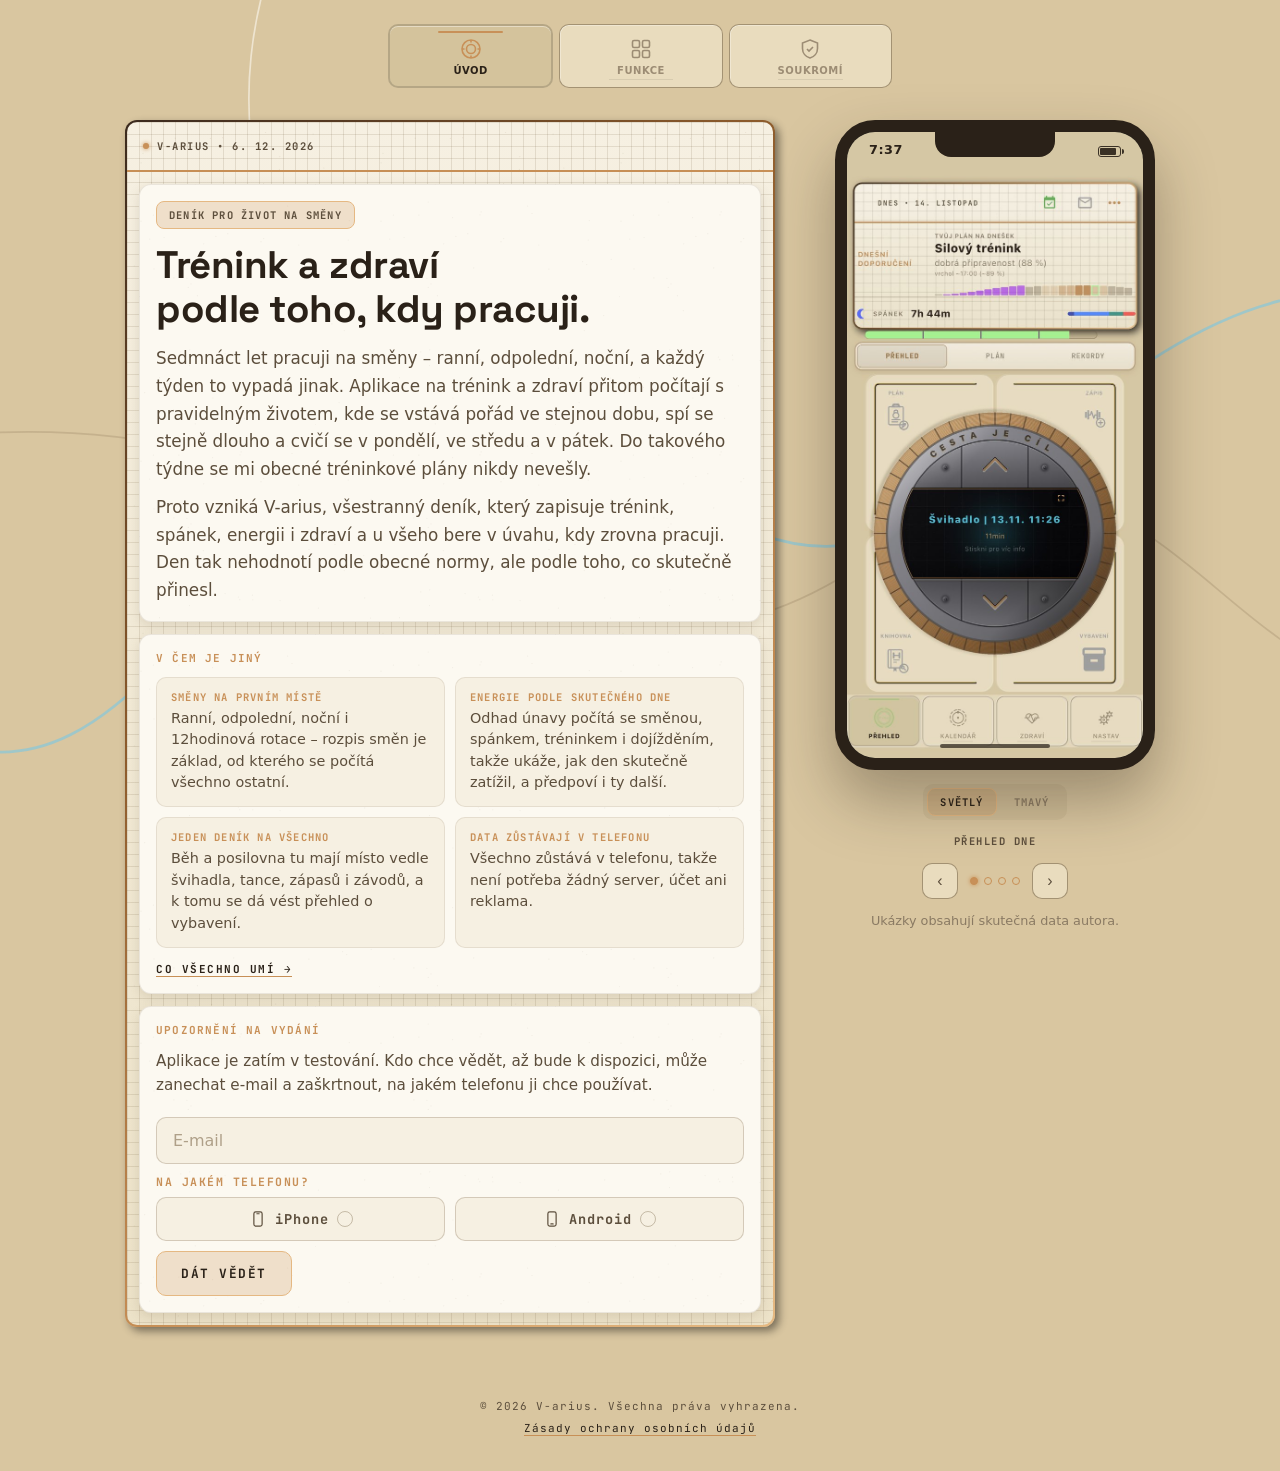
==== index.html @ f838f80d "Volba iPhone/Android jako dvě dlaždice s ikonou a fajfkou Co-Authored-By: Claude Opus 5.5 <noreply@a" ====
<!DOCTYPE html>
<html lang="cs">
<head>
    <meta charset="UTF-8">
    <meta name="viewport" content="width=device-width, initial-scale=1.0, viewport-fit=cover">
    <title>V-arius | Deník pro život na směny</title>
    <meta name="description" content="V-arius je tréninkový a zdravotní deník pro lidi, kteří pracují na směny. Energie, spánek a trénink podle toho, kdy skutečně pracujete.">
    <link rel="preconnect" href="https://fonts.googleapis.com">
    <link rel="preconnect" href="https://fonts.gstatic.com" crossorigin>
    <link href="https://fonts.googleapis.com/css2?family=JetBrains+Mono:wght@400;700&family=Space+Grotesk:wght@500;700&display=swap" rel="stylesheet">
    <link rel="stylesheet" href="style.css">
    <link rel="stylesheet" href="layout.css">
</head>
<body>

    <nav class="app-nav" aria-label="Navigace">
        <a class="nav-item" href="./" aria-current="page">
            <svg viewBox="0 0 24 24" fill="none" stroke="currentColor" stroke-width="1.6" aria-hidden="true"><circle cx="12" cy="12" r="9"/><circle cx="12" cy="12" r="4.5"/><path d="M12 3v2.5M12 18.5V21M3 12h2.5M18.5 12H21"/></svg>
            Úvod
        </a>
        <a class="nav-item" href="funkce/">
            <svg viewBox="0 0 24 24" fill="none" stroke="currentColor" stroke-width="1.6" aria-hidden="true"><rect x="3.5" y="3.5" width="7" height="7" rx="1.5"/><rect x="13.5" y="3.5" width="7" height="7" rx="1.5"/><rect x="3.5" y="13.5" width="7" height="7" rx="1.5"/><rect x="13.5" y="13.5" width="7" height="7" rx="1.5"/></svg>
            Funkce
        </a>
        <a class="nav-item" href="privacy/?lang=cs">
            <svg viewBox="0 0 24 24" fill="none" stroke="currentColor" stroke-width="1.6" aria-hidden="true"><path d="M12 3l7.5 3v5.5c0 4.6-3.2 8.3-7.5 9.5-4.3-1.2-7.5-4.9-7.5-9.5V6L12 3z"/><path d="M9 12l2 2 4-4"/></svg>
            Soukromí
        </a>
    </nav>

    <main class="hero-section">

        <div class="board">
            <div class="board-inner">
                <div class="board-header">
                    <span class="board-dot"></span>
                    <span class="board-title">V-arius • <span class="js-today"></span></span>
                </div>
                <div class="board-divider"></div>

                <div class="board-body">
                    <section class="section-card intro">
                        <span class="chip">Deník pro život na směny</span>

                        <h1>Trénink a zdraví<br>podle toho, kdy pracuji.</h1>

                        <p>Sedmnáct let pracuji na směny – ranní, odpolední, noční, a každý týden to vypadá jinak. Aplikace na trénink a zdraví přitom počítají s pravidelným životem, kde se vstává pořád ve stejnou dobu, spí se stejně dlouho a cvičí se v pondělí, ve středu a v pátek. Do takového týdne se mi obecné tréninkové plány nikdy nevešly.</p>

                        <p>Proto vzniká V-arius, všestranný deník, který zapisuje trénink, spánek, energii i zdraví a u všeho bere v úvahu, kdy zrovna pracuji. Den tak nehodnotí podle obecné normy, ale podle toho, co skutečně přinesl.</p>
                    </section>

                    <section class="section-card">
                        <h2 class="section-title">V čem je jiný</h2>
                        <div class="highlights">
                            <div class="highlight"><strong>Směny na prvním místě</strong><span>Ranní, odpolední, noční i 12hodinová rotace – rozpis směn je základ, od kterého se počítá všechno ostatní.</span></div>
                            <div class="highlight"><strong>Energie podle skutečného dne</strong><span>Odhad únavy počítá se směnou, spánkem, tréninkem i dojížděním, takže ukáže, jak den skutečně zatížil, a předpoví i ty další.</span></div>
                            <div class="highlight"><strong>Jeden deník na všechno</strong><span>Běh a posilovna tu mají místo vedle švihadla, tance, zápasů i závodů, a k tomu se dá vést přehled o vybavení.</span></div>
                            <div class="highlight"><strong>Data zůstávají v telefonu</strong><span>Všechno zůstává v telefonu, takže není potřeba žádný server, účet ani reklama.</span></div>
                        </div>
                        <a class="cta-link" href="funkce/">Co všechno umí →</a>
                    </section>

                    <section class="section-card">
                        <h2 class="section-title">Upozornění na vydání</h2>
                        <p>Aplikace je zatím v testování. Kdo chce vědět, až bude k dispozici, může zanechat e-mail a zaškrtnout, na jakém telefonu ji chce používat.</p>
                        <form class="newsletter-form" action="https://formspree.io/f/myegwydn" method="POST">
                            <input type="hidden" name="_subject" value="V-arius – upozornění na vydání">
                            <input type="email" name="email" placeholder="E-mail" required>
                            <fieldset class="platform-choice">
                                <legend>Na jakém telefonu?</legend>
                                <label class="platform-chip">
                                    <input type="checkbox" name="ios" value="ano">
                                    <span><svg viewBox="0 0 24 24" aria-hidden="true"><rect x="6.5" y="2.5" width="11" height="19" rx="2.5"/><path d="M10.5 5h3"/></svg>iPhone<i class="tick" aria-hidden="true"></i></span>
                                </label>
                                <label class="platform-chip">
                                    <input type="checkbox" name="android" value="ano">
                                    <span><svg viewBox="0 0 24 24" aria-hidden="true"><rect x="6.5" y="2.5" width="11" height="19" rx="2.5"/><path d="M10.5 18.5h3"/></svg>Android<i class="tick" aria-hidden="true"></i></span>
                                </label>
                            </fieldset>
                            <p class="form-error" hidden>Vyberte prosím aspoň jeden telefon.</p>
                            <button type="submit">Dát vědět</button>
                        </form>
                    </section>
                </div>
            </div>
        </div>

        <!-- Klikací telefon: screeny v screens/, chybějící se ukážou jako místo pro ukázku -->
        <div class="phone-gallery" data-gallery>
            <div class="phone-mockup" title="Klepnutím zobrazíte další obrazovku">
                <div class="phone-frame">
                    <div class="phone-status-bar">
                        <span class="js-clock"></span>
                        <span class="battery-icon"></span>
                    </div>
                    <div class="phone-slide" data-caption="Přehled dne"><img class="phone-screen" data-light="screens/prehled-light.jpg" data-dark="screens/prehled-dark.jpg" alt="Přehled dne"></div>
                    <div class="phone-slide" data-caption="Kalendář směn"><img class="phone-screen" data-light="screens/kalendar-light.jpg" data-dark="screens/kalendar-dark.jpg" alt="Kalendář směn"></div>
                    <div class="phone-slide" data-caption="Energie"><img class="phone-screen" data-light="screens/energie-light.jpg" data-dark="screens/energie-dark.jpg" alt="Energie"></div>
                    <div class="phone-slide" data-caption="Tréninkový plán"><img class="phone-screen" data-light="screens/plan-light.jpg" data-dark="screens/plan-dark.jpg" alt="Tréninkový plán"></div>
                    <div class="phone-home-bar"></div>
                </div>
            </div>
            <div class="mode-switch" role="group" aria-label="Vzhled">
                <button type="button" data-mode="light">Světlý</button>
                <button type="button" data-mode="dark">Tmavý</button>
            </div>
            <div class="gallery-caption"></div>
            <div class="gallery-controls">
                <button class="gallery-arrow" type="button" data-dir="-1" aria-label="Předchozí">‹</button>
                <div class="gallery-dots"></div>
                <button class="gallery-arrow" type="button" data-dir="1" aria-label="Další">›</button>
            </div>
            <p class="data-note">Ukázky obsahují skutečná data autora.</p>
        </div>

    </main>

    <footer class="site-footer">
        © 2026 V-arius. Všechna práva vyhrazena.<br>
        <a href="privacy/?lang=cs">Zásady ochrany osobních údajů</a>
    </footer>

    <script src="site.js"></script>
</body>
</html>
---- style.css ----
/* =========================================================================
   V-arius web - vzhled převzatý z aplikace (světlý "pergamenový" režim).
   Hodnoty odpovídají shift_2 app:
   - FocusBoardStyles (focus_board_styles.dart): stůl, stránka, kartička, měď
   - GridPainter (focus_board_painters.dart): mřížka 12 px + papírové zrno
   - FocusBoardHeader: tečka se svitem, popisek JetBrains Mono 10.5/1.5
   - SectionCard + statPanelDecoration (workout_stat_widgets.dart)
   ========================================================================= */

:root {
    --desk: #D9C6A0;            /* warmDesk - stůl pod deskou */
    --desk-2: #CFBD95;          /* warmDesk2 */
    --page-top: #F6F0E2;        /* warmPageTop - stránka desky */
    --page-bottom: #ECE2C8;     /* warmPageBottom */
    --card: #FCF9F1;            /* warmCard - SectionCard */
    --instrument: #E9DCBE;      /* warmInstrument - "hardware" plochy */
    --hairline: #6B5638;        /* warmHairline - inkoustová linka */
    --ink: #2A2118;
    --ink-soft: #5C4E3C;
    --ink-muted: #8A7A63;
    --ink-faint: #AFA089;
    --copper: #C78F56;          /* copperBase */
    --copper-hi: #E5B882;       /* copperHighlight */
    --copper-gold: #C89058;     /* kStatCopperGold - nadpisy karet */
    --grain-board: url("data:image/svg+xml,%3Csvg xmlns='http://www.w3.org/2000/svg' width='240' height='240'%3E%3Cg fill='%236B5638' fill-opacity='0.1'%3E%3Ccircle cx='148.3' cy='128.0' r='0.6'/%3E%3Ccircle cx='87.8' cy='140.6' r='0.6'/%3E%3Ccircle cx='39.8' cy='197.8' r='0.6'/%3E%3Ccircle cx='92.1' cy='189.5' r='0.6'/%3E%3Ccircle cx='221.2' cy='73.8' r='0.6'/%3E%3Ccircle cx='238.1' cy='49.2' r='0.6'/%3E%3Ccircle cx='157.5' cy='219.0' r='0.6'/%3E%3Ccircle cx='26.2' cy='196.9' r='0.6'/%3E%3Ccircle cx='95.7' cy='15.7' r='0.6'/%3E%3Ccircle cx='167.8' cy='83.5' r='0.6'/%3E%3Ccircle cx='96.9' cy='192.4' r='0.6'/%3E%3Ccircle cx='192.0' cy='159.3' r='0.6'/%3E%3Ccircle cx='199.8' cy='142.7' r='0.6'/%3E%3Ccircle cx='110.6' cy='229.8' r='0.6'/%3E%3Ccircle cx='191.0' cy='75.3' r='0.6'/%3E%3Ccircle cx='165.7' cy='219.6' r='0.6'/%3E%3Ccircle cx='109.7' cy='63.6' r='0.6'/%3E%3Ccircle cx='48.2' cy='16.2' r='0.6'/%3E%3Ccircle cx='126.1' cy='148.5' r='0.6'/%3E%3Ccircle cx='138.6' cy='10.5' r='0.6'/%3E%3Ccircle cx='97.8' cy='156.7' r='0.6'/%3E%3Ccircle cx='148.7' cy='162.1' r='0.6'/%3E%3Ccircle cx='152.4' cy='47.3' r='0.6'/%3E%3Ccircle cx='68.4' cy='108.6' r='0.6'/%3E%3Ccircle cx='220.0' cy='191.6' r='0.6'/%3E%3Ccircle cx='75.4' cy='190.9' r='0.6'/%3E%3Ccircle cx='146.6' cy='103.7' r='0.6'/%3E%3Ccircle cx='189.7' cy='131.9' r='0.6'/%3E%3Ccircle cx='186.2' cy='133.3' r='0.6'/%3E%3Ccircle cx='155.0' cy='203.6' r='0.6'/%3E%3Ccircle cx='51.3' cy='233.9' r='0.6'/%3E%3Ccircle cx='127.0' cy='126.8' r='0.6'/%3E%3Ccircle cx='186.1' cy='12.1' r='0.6'/%3E%3Ccircle cx='118.7' cy='176.8' r='0.6'/%3E%3Ccircle cx='109.2' cy='215.7' r='0.6'/%3E%3Ccircle cx='193.2' cy='117.0' r='0.6'/%3E%3Ccircle cx='180.5' cy='174.9' r='0.6'/%3E%3Ccircle cx='84.6' cy='134.0' r='0.6'/%3E%3Ccircle cx='136.6' cy='61.7' r='0.6'/%3E%3Ccircle cx='16.0' cy='31.3' r='0.6'/%3E%3Ccircle cx='14.1' cy='40.8' r='0.6'/%3E%3Ccircle cx='196.8' cy='46.0' r='0.6'/%3E%3Ccircle cx='228.6' cy='200.0' r='0.6'/%3E%3Ccircle cx='210.6' cy='133.1' r='0.6'/%3E%3Ccircle cx='102.5' cy='145.5' r='0.6'/%3E%3Ccircle cx='211.5' cy='223.4' r='0.6'/%3E%3Ccircle cx='103.2' cy='177.9' r='0.6'/%3E%3Ccircle cx='37.3' cy='152.1' r='0.6'/%3E%3Ccircle cx='83.4' cy='16.4' r='0.6'/%3E%3Ccircle cx='84.6' cy='162.4' r='0.6'/%3E%3Ccircle cx='144.2' cy='172.2' r='0.6'/%3E%3Ccircle cx='46.0' cy='116.2' r='0.6'/%3E%3Ccircle cx='147.2' cy='132.7' r='0.6'/%3E%3Ccircle cx='38.3' cy='170.7' r='0.6'/%3E%3Ccircle cx='202.2' cy='94.3' r='0.6'/%3E%3Ccircle cx='46.7' cy='183.1' r='0.6'/%3E%3Ccircle cx='150.0' cy='100.2' r='0.6'/%3E%3Ccircle cx='38.2' cy='112.6' r='0.6'/%3E%3Ccircle cx='167.4' cy='77.2' r='0.6'/%3E%3Ccircle cx='7.3' cy='144.0' r='0.6'/%3E%3Ccircle cx='153.9' cy='73.7' r='0.6'/%3E%3Ccircle cx='226.3' cy='131.1' r='0.6'/%3E%3Ccircle cx='187.4' cy='209.8' r='0.6'/%3E%3Ccircle cx='54.0' cy='73.3' r='0.6'/%3E%3Ccircle cx='105.6' cy='91.0' r='0.6'/%3E%3Ccircle cx='152.8' cy='34.6' r='0.6'/%3E%3Ccircle cx='196.9' cy='183.0' r='0.6'/%3E%3Ccircle cx='56.8' cy='195.1' r='0.6'/%3E%3Ccircle cx='20.6' cy='166.6' r='0.6'/%3E%3Ccircle cx='82.2' cy='201.9' r='0.6'/%3E%3C/g%3E%3C/svg%3E");
    --grain-card: url("data:image/svg+xml,%3Csvg xmlns='http://www.w3.org/2000/svg' width='240' height='240'%3E%3Cg fill='%236B5638' fill-opacity='0.07'%3E%3Ccircle cx='112.8' cy='174.8' r='0.6'/%3E%3Ccircle cx='72.9' cy='213.0' r='0.6'/%3E%3Ccircle cx='98.4' cy='172.0' r='0.6'/%3E%3Ccircle cx='63.7' cy='58.8' r='0.6'/%3E%3Ccircle cx='195.0' cy='119.6' r='0.6'/%3E%3Ccircle cx='99.8' cy='174.7' r='0.6'/%3E%3Ccircle cx='231.2' cy='74.3' r='0.6'/%3E%3Ccircle cx='169.0' cy='124.6' r='0.6'/%3E%3Ccircle cx='175.5' cy='239.9' r='0.6'/%3E%3Ccircle cx='49.5' cy='180.6' r='0.6'/%3E%3Ccircle cx='112.4' cy='170.2' r='0.6'/%3E%3Ccircle cx='209.3' cy='35.6' r='0.6'/%3E%3Ccircle cx='51.0' cy='98.9' r='0.6'/%3E%3Ccircle cx='14.0' cy='83.9' r='0.6'/%3E%3Ccircle cx='100.0' cy='29.8' r='0.6'/%3E%3Ccircle cx='178.4' cy='183.1' r='0.6'/%3E%3Ccircle cx='93.7' cy='82.9' r='0.6'/%3E%3Ccircle cx='48.3' cy='102.4' r='0.6'/%3E%3Ccircle cx='75.9' cy='51.4' r='0.6'/%3E%3Ccircle cx='208.3' cy='55.0' r='0.6'/%3E%3Ccircle cx='9.7' cy='54.1' r='0.6'/%3E%3Ccircle cx='4.7' cy='207.7' r='0.6'/%3E%3Ccircle cx='202.6' cy='76.6' r='0.6'/%3E%3Ccircle cx='230.5' cy='193.1' r='0.6'/%3E%3Ccircle cx='101.1' cy='26.9' r='0.6'/%3E%3Ccircle cx='204.3' cy='145.6' r='0.6'/%3E%3Ccircle cx='55.3' cy='238.8' r='0.6'/%3E%3Ccircle cx='87.8' cy='48.7' r='0.6'/%3E%3Ccircle cx='118.4' cy='200.8' r='0.6'/%3E%3Ccircle cx='33.9' cy='92.9' r='0.6'/%3E%3Ccircle cx='80.9' cy='225.6' r='0.6'/%3E%3Ccircle cx='239.8' cy='111.6' r='0.6'/%3E%3Ccircle cx='40.8' cy='166.9' r='0.6'/%3E%3Ccircle cx='206.7' cy='79.6' r='0.6'/%3E%3Ccircle cx='49.7' cy='164.8' r='0.6'/%3E%3Ccircle cx='23.5' cy='202.5' r='0.6'/%3E%3Ccircle cx='1.0' cy='36.2' r='0.6'/%3E%3Ccircle cx='168.9' cy='84.1' r='0.6'/%3E%3Ccircle cx='19.5' cy='192.7' r='0.6'/%3E%3Ccircle cx='57.4' cy='110.7' r='0.6'/%3E%3Ccircle cx='63.3' cy='125.7' r='0.6'/%3E%3Ccircle cx='104.6' cy='233.3' r='0.6'/%3E%3Ccircle cx='48.2' cy='17.0' r='0.6'/%3E%3Ccircle cx='72.6' cy='32.6' r='0.6'/%3E%3Ccircle cx='158.8' cy='60.0' r='0.6'/%3E%3Ccircle cx='24.1' cy='52.5' r='0.6'/%3E%3Ccircle cx='46.9' cy='93.3' r='0.6'/%3E%3Ccircle cx='123.7' cy='53.6' r='0.6'/%3E%3Ccircle cx='85.1' cy='168.6' r='0.6'/%3E%3Ccircle cx='191.9' cy='138.9' r='0.6'/%3E%3Ccircle cx='223.7' cy='130.6' r='0.6'/%3E%3Ccircle cx='224.7' cy='172.9' r='0.6'/%3E%3Ccircle cx='152.0' cy='28.5' r='0.6'/%3E%3Ccircle cx='13.4' cy='30.1' r='0.6'/%3E%3Ccircle cx='199.1' cy='217.6' r='0.6'/%3E%3Ccircle cx='147.6' cy='21.1' r='0.6'/%3E%3Ccircle cx='121.0' cy='56.7' r='0.6'/%3E%3Ccircle cx='140.1' cy='175.6' r='0.6'/%3E%3Ccircle cx='38.9' cy='30.1' r='0.6'/%3E%3Ccircle cx='25.0' cy='226.5' r='0.6'/%3E%3C/g%3E%3C/svg%3E");
    --font-label: 'JetBrains Mono', ui-monospace, monospace;
    --font-display: 'Space Grotesk', system-ui, sans-serif;
    --font-body: -apple-system, BlinkMacSystemFont, 'Segoe UI', Roboto, system-ui, sans-serif;
}

* {
    margin: 0;
    padding: 0;
    box-sizing: border-box;
}

body {
    font-family: var(--font-body);
    background-color: var(--desk);
    color: var(--ink);
    display: flex;
    flex-direction: column;
    min-height: 100vh;
    position: relative;
    overflow-x: hidden;
}

/* GPS trasy na stole (pod deskou) */
body::after {
    content: "";
    position: fixed;
    inset: 0;
    background-image: url("data:image/svg+xml,%3Csvg xmlns='http://www.w3.org/2000/svg' viewBox='0 0 1200 800' preserveAspectRatio='xMidYMid slice'%3E%3Cpath d='M -100 600 C 200 900, 300 100, 600 400 C 900 700, 1000 100, 1400 300' fill='none' stroke='%235AC8FA' stroke-width='2.5' opacity='0.45' /%3E%3Cpath d='M -100 400 C 400 300, 500 700, 800 500 C 1100 300, 1100 700, 1400 600' fill='none' stroke='%236B5638' stroke-width='1.5' opacity='0.18' /%3E%3Cpath d='M 300 -100 C 100 300, 600 500, 500 900' fill='none' stroke='%23FCF9F1' stroke-width='1.5' opacity='0.6' /%3E%3C/svg%3E");
    background-size: cover;
    background-position: center;
    pointer-events: none;
    z-index: -2;
}

/* --- ROZVRŽENÍ --- */
.hero-section {
    flex: 1;
    display: flex;
    justify-content: center;
    align-items: flex-start;
    padding: 10vh 5% 60px;
    gap: 60px;
    max-width: 1400px;
    margin: 0 auto;
    width: 100%;
}

/* =========================================================================
   DESKA (FocusBoard): měděný přechodový rám 2 px → papírová stránka
   s mřížkou a zrnem → hlavička → 2px měděná linka → obsah
   ========================================================================= */
.board {
    max-width: 650px;
    width: 100%;
    padding: 2px;
    border-radius: 12px;
    background: linear-gradient(135deg, #3B2A1E, #8B5A2B, #C78F56, #E5B982);
    box-shadow: 4px 4px 8px rgba(0, 0, 0, 0.45);
    z-index: 1;
}

.board-inner {
    border-radius: 10px;
    overflow: hidden;
    background-color: var(--page-top);
    background-image:
        var(--grain-board),
        linear-gradient(rgba(107, 86, 56, 0.14) 1px, transparent 1px),
        linear-gradient(90deg, rgba(107, 86, 56, 0.14) 1px, transparent 1px),
        linear-gradient(180deg, var(--page-top), var(--page-bottom));
    background-size: 240px 240px, 12px 12px, 12px 12px, 100% 100%;
}

.board-header {
    display: flex;
    align-items: center;
    gap: 8px;
    padding: 9px 16px;
    min-height: 48px;
}

.board-dot {
    width: 6px;
    height: 6px;
    border-radius: 50%;
    background: var(--copper-gold);
    box-shadow: 0 0 4px var(--copper-gold);
    flex-shrink: 0;
}

.board-title {
    flex: 1;
    min-width: 0;
    font-family: var(--font-label);
    font-size: 10.5px;
    font-weight: 700;
    letter-spacing: 1.5px;
    text-transform: uppercase;
    color: var(--ink-soft);
    white-space: nowrap;
    overflow: hidden;
    text-overflow: ellipsis;
}

/* Šipka zpět vpravo v hlavičce - měděná, jako Icons.arrow_back v aplikaci */
.board-action {
    display: flex;
    align-items: center;
    justify-content: center;
    padding: 4px 0 4px 16px;
    color: var(--copper-gold);
    text-decoration: none;
    cursor: pointer;
    background: none;
    border: none;
}

.board-action svg { width: 28px; height: 28px; }

.board-divider {
    height: 2px;
    background: var(--copper);
}

.board-body {
    padding: 12px;
}

/* =========================================================================
   KARTA (SectionCard + statPanelDecoration ve světlém režimu)
   ========================================================================= */
.section-card {
    position: relative;
    background-color: var(--card);
    background-image: var(--grain-card);
    background-size: 240px 240px;
    border: 1px solid rgba(107, 86, 56, 0.12);
    border-radius: 12px;
    box-shadow: 0 4px 12px rgba(107, 86, 56, 0.16);
    padding: 16px;
}

.section-card + .section-card { margin-top: 12px; }

.section-title {
    font-family: var(--font-label);
    font-size: 11px;
    font-weight: 700;
    letter-spacing: 1.2px;
    text-transform: uppercase;
    color: var(--copper-gold);
    margin-bottom: 12px;
}

.section-card p,
.section-card li {
    font-size: 0.95rem;
    line-height: 1.6;
    color: var(--ink-soft);
}

.section-card p + p,
.section-card ul + p { margin-top: 10px; }
.section-card .nowrap { white-space: nowrap; }
.section-card ul { margin: 10px 0 0 18px; }
.section-card li + li { margin-top: 6px; }

.section-card a,
.site-footer a {
    color: var(--ink);
    text-decoration: none;
    border-bottom: 1px solid var(--copper);
}

/* Čip (vybraný stav záložky - FocusBoardStyles.tabDecoration) */
.chip {
    display: inline-block;
    font-family: var(--font-label);
    font-size: 10.5px;
    font-weight: 700;
    letter-spacing: 1.2px;
    text-transform: uppercase;
    color: var(--ink-soft);
    background: rgba(199, 142, 86, 0.25);
    border: 1.5px solid var(--copper-hi);
    border-radius: 8px;
    padding: 6px 12px;
}

/* --- ÚVOD --- */
.intro h1 {
    font-family: var(--font-display);
    font-size: 2.4rem;
    line-height: 1.15;
    font-weight: 700;
    letter-spacing: -0.5px;
    color: var(--ink);
    margin: 14px 0 14px;
}

.intro p {
    font-size: 1.05rem;
    line-height: 1.65;
    color: var(--ink-soft);
}

/* --- FORMULÁŘ --- */
.newsletter-form {
    display: flex;
    gap: 10px;
    flex-wrap: wrap;
    margin-top: 20px;
}

.newsletter-form input {
    flex: 1;
    min-width: 220px;
    padding: 13px 16px;
    font: 1rem var(--font-body);
    color: var(--ink);
    background: var(--page-top);
    border: 1.5px solid rgba(107, 86, 56, 0.25);
    border-radius: 10px;
    outline: none;
    transition: border-color 0.2s;
}

.newsletter-form input::placeholder { color: var(--ink-faint); }
.newsletter-form input:focus { border-color: var(--copper); }

.newsletter-form button {
    padding: 13px 24px;
    font-family: var(--font-label);
    font-size: 0.8rem;
    font-weight: 700;
    letter-spacing: 1.5px;
    text-transform: uppercase;
    color: var(--ink);
    background: rgba(199, 142, 86, 0.25);
    border: 1.5px solid var(--copper-hi);
    border-radius: 10px;
    cursor: pointer;
    transition: background-color 0.2s;
}

.newsletter-form button:hover { background: rgba(199, 142, 86, 0.4); }
.newsletter-form button:active { transform: scale(0.98); }

/* Volba telefonu u upozornění na vydání – dvě dlaždice jako tlačítka v aplikaci */
.platform-choice {
    flex-basis: 100%;
    display: grid;
    grid-template-columns: 1fr 1fr;
    gap: 10px;
    margin: 0;
    padding: 0;
    border: 0;
    min-width: 0;
}
.platform-choice legend {
    grid-column: 1 / -1;
    padding: 0;
    margin-bottom: 8px;
    font-family: var(--font-label);
    font-size: 0.72rem;
    font-weight: 700;
    letter-spacing: 1.5px;
    text-transform: uppercase;
    color: var(--copper-gold);
}
.platform-chip { position: relative; cursor: pointer; }
.newsletter-form .platform-chip input {
    position: absolute;
    opacity: 0;
    width: 1px;
    height: 1px;
    min-width: 0;
    margin: 0;
    padding: 0;
    pointer-events: none;
}
.platform-chip span {
    display: flex;
    align-items: center;
    justify-content: center;
    gap: 8px;
    padding: 12px 10px;
    font-family: var(--font-label);
    font-size: 0.85rem;
    font-weight: 700;
    letter-spacing: 1px;
    color: var(--ink-soft);
    background: var(--page-top);
    border: 1.5px solid rgba(107, 86, 56, 0.25);
    border-radius: 10px;
    transition: background-color 0.2s, border-color 0.2s, color 0.2s;
    user-select: none;
}
.platform-chip svg {
    width: 18px;
    height: 18px;
    fill: none;
    stroke: currentColor;
    stroke-width: 1.6;
    stroke-linecap: round;
}
.platform-chip .tick {
    width: 16px;
    height: 16px;
    border-radius: 50%;
    border: 1.5px solid rgba(107, 86, 56, 0.35);
    box-sizing: border-box;
    transition: background-color 0.2s, border-color 0.2s;
}
.platform-chip:hover span { border-color: var(--copper); }
.platform-chip input:focus-visible + span { outline: 2px solid var(--copper); outline-offset: 2px; }
.platform-chip input:checked + span {
    color: var(--ink);
    background: rgba(199, 142, 86, 0.22);
    border-color: var(--copper);
}
.platform-chip input:checked + span .tick {
    border-color: var(--copper);
    background: var(--copper) url("data:image/svg+xml,%3Csvg xmlns='http://www.w3.org/2000/svg' viewBox='0 0 16 16'%3E%3Cpath d='M4 8.2l2.6 2.6L12 5.4' fill='none' stroke='%23FCF9F1' stroke-width='2' stroke-linecap='round' stroke-linejoin='round'/%3E%3C/svg%3E") center / 12px no-repeat;
}
.form-error {
    flex-basis: 100%;
    margin: 0;
    font-size: 0.9rem;
    color: #A4462F;
}

/* --- MAKETA TELEFONU --- */
.phone-mockup {
    position: relative;
    width: 320px;
    height: 650px;
    flex-shrink: 0;
    z-index: 1;
}

.phone-frame {
    position: relative;
    width: 100%;
    height: 100%;
    background-color: #000;
    border-radius: 40px;
    border: 12px solid #2A2118;
    box-shadow: 0 30px 60px rgba(42, 33, 24, 0.35), inset 0 0 0 2px rgba(255, 255, 255, 0.1);
    overflow: hidden;
}

.phone-frame::before {
    content: "";
    position: absolute;
    top: 0;
    left: 50%;
    transform: translateX(-50%);
    width: 120px;
    height: 25px;
    background-color: #2A2118;
    border-bottom-left-radius: 16px;
    border-bottom-right-radius: 16px;
    z-index: 4;
}

.phone-status-bar {
    position: absolute;
    top: 0;
    left: 0;
    width: 100%;
    height: 35px;
    display: flex;
    justify-content: space-between;
    align-items: flex-end;
    padding: 0 22px 10px;
    z-index: 3;
    color: #fff;
    font-size: 0.8rem;
    font-weight: 600;
    letter-spacing: 0.5px;
    pointer-events: none;
}

.battery-icon {
    width: 23px;
    height: 11px;
    border: 1px solid #fff;
    border-radius: 3px;
    position: relative;
    opacity: 0.9;
}

.battery-icon::after {
    content: "";
    position: absolute;
    top: 1px;
    left: 1px;
    width: 16px;
    height: 7px;
    background-color: #fff;
    border-radius: 1px;
}

.battery-icon::before {
    content: "";
    position: absolute;
    right: -4px;
    top: 2px;
    width: 2px;
    height: 5px;
    background-color: #fff;
    border-radius: 0 2px 2px 0;
}

.phone-home-bar {
    position: absolute;
    bottom: 10px;
    left: 50%;
    transform: translateX(-50%);
    width: 110px;
    height: 4px;
    background-color: rgba(255, 255, 255, 0.8);
    border-radius: 4px;
    z-index: 3;
    pointer-events: none;
}

.phone-screen {
    width: 100%;
    height: 100%;
    object-fit: contain;
    object-position: center;
    display: block;
    background-color: #05070a;
}

/* --- ZÁPATÍ --- */
.site-footer {
    text-align: center;
    padding: 8px 16px 32px;
    font-family: var(--font-label);
    font-size: 11px;
    letter-spacing: 1px;
    line-height: 2;
    color: var(--ink-soft);
}

/* --- MOBIL --- */
@media (max-width: 768px) {
    .hero-section {
        flex-direction: column;
        align-items: stretch;
        padding: 16px 8px 40px;
        gap: 40px;
    }

    .board { max-width: none; }
    .intro h1 { font-size: 1.8rem; }
    .intro p { font-size: 1rem; }

    .newsletter-form { flex-direction: column; }
    .newsletter-form input[type="email"],
    .newsletter-form button { width: 100%; min-width: 0; }

    .phone-mockup {
        width: 260px;
        height: 528px;
        margin: 0 auto;
    }
}
---- layout.css ----
/* =========================================================================
   V-arius web - lišta, klikací telefon, stránka Funkce.
   Navazuje na style.css (tokeny + deska/karty). Lišta = AppNavigationBar
   + NavBarItemPainter z aplikace ve světlém režimu.
   ========================================================================= */

/* --- LIŠTA (AppNavigationBar) --- */
.app-nav {
    display: flex;
    gap: 6px;
    width: 100%;
    max-width: 520px;
    margin: 24px auto 0;
    padding: 0 8px;
    z-index: 5;
}

.nav-item {
    position: relative;
    flex: 1;
    height: 64px;
    display: flex;
    flex-direction: column;
    align-items: center;
    justify-content: center;
    gap: 4px;
    text-decoration: none;
    color: #9C8C74;
    background: var(--instrument);
    border-radius: 10px;
    border: 1.5px solid rgba(107, 86, 56, 0.55);
    box-shadow: inset 0.5px 0.5px 0 rgba(255, 255, 255, 0.6);
    font-family: var(--font-body);
    font-size: 10px;
    font-weight: 700;
    letter-spacing: 0.5px;
    text-transform: uppercase;
    transition: background-color 0.15s;
}

/* decentní prolis na dně vystouplého tlačítka */
.nav-item::after {
    content: "";
    position: absolute;
    left: 30%;
    right: 30%;
    bottom: 7px;
    height: 1px;
    background: rgba(0, 0, 0, 0.08);
}

.nav-item svg { width: 24px; height: 24px; }
.nav-item:hover { background: #E2D3B1; }

/* vybrané = zamáčknuté + "laserový" pásek nahoře */
.nav-item[aria-current="page"] {
    color: var(--ink);
    background: #D4C39C;
    border: 2px solid rgba(0, 0, 0, 0.15);
    box-shadow: inset 0 1px 0 rgba(255, 255, 255, 0.4);
}

.nav-item[aria-current="page"] svg { color: var(--copper-gold); }
.nav-item[aria-current="page"]::after { display: none; }

.nav-item[aria-current="page"]::before {
    content: "";
    position: absolute;
    top: 5px;
    left: 30%;
    right: 30%;
    height: 1.5px;
    border-radius: 2px;
    background: var(--copper-gold);
}

/* --- KLIKACÍ TELEFON --- */
.phone-gallery {
    display: flex;
    flex-direction: column;
    align-items: center;
    gap: 14px;
    flex-shrink: 0;
}

.phone-gallery .phone-mockup { cursor: pointer; }

.phone-slide {
    position: absolute;
    inset: 0;
    opacity: 0;
    transition: opacity 0.35s ease;
}

.phone-slide.is-active { opacity: 1; }

/* místo pro screen, který ještě nemáme */
.phone-placeholder {
    position: absolute;
    inset: 0;
    display: flex;
    flex-direction: column;
    align-items: center;
    justify-content: center;
    gap: 10px;
    padding: 24px;
    text-align: center;
    color: rgba(255, 255, 255, 0.55);
    font-family: var(--font-label);
    font-size: 10.5px;
    letter-spacing: 1.5px;
    text-transform: uppercase;
    background:
        linear-gradient(rgba(255, 255, 255, 0.04) 1px, transparent 1px),
        linear-gradient(90deg, rgba(255, 255, 255, 0.04) 1px, transparent 1px),
        linear-gradient(180deg, #0A0A10, #14141F);
    background-size: 12px 12px, 12px 12px, 100% 100%;
}

.phone-placeholder b { color: var(--copper-hi); font-weight: 700; }

.gallery-controls {
    display: flex;
    align-items: center;
    gap: 12px;
}

.gallery-caption {
    font-family: var(--font-label);
    font-size: 10.5px;
    font-weight: 700;
    letter-spacing: 1.5px;
    text-transform: uppercase;
    color: var(--ink-soft);
    min-height: 1.4em;
    text-align: center;
}

.gallery-dots { display: flex; gap: 6px; }

.gallery-dots button {
    width: 8px;
    height: 8px;
    padding: 0;
    border-radius: 50%;
    border: 1px solid var(--copper);
    background: transparent;
    cursor: pointer;
}

.gallery-dots button[aria-current="true"] {
    background: var(--copper-gold);
    box-shadow: 0 0 4px var(--copper-gold);
}

.gallery-arrow {
    width: 36px;
    height: 36px;
    border-radius: 10px;
    border: 1.5px solid rgba(107, 86, 56, 0.55);
    background: var(--instrument);
    color: var(--ink-soft);
    font-size: 16px;
    cursor: pointer;
}

.gallery-arrow:hover { background: #E2D3B1; }

.data-note {
    font-size: 0.8rem;
    color: var(--ink-muted);
    text-align: center;
    max-width: 280px;
}

/* --- ÚVOD: přednosti --- */
.highlights {
    display: grid;
    grid-template-columns: repeat(2, minmax(0, 1fr));
    gap: 10px;
    margin-top: 12px;
}

.highlight {
    background: var(--page-top);
    border: 1px solid rgba(107, 86, 56, 0.12);
    border-radius: 10px;
    padding: 12px 14px;
}

.highlight strong {
    display: block;
    font-family: var(--font-label);
    font-size: 10.5px;
    letter-spacing: 1.2px;
    text-transform: uppercase;
    color: var(--copper-gold);
    margin-bottom: 4px;
}

.highlight span {
    font-size: 0.9rem;
    line-height: 1.5;
    color: var(--ink-soft);
}

.cta-link {
    display: inline-block;
    margin-top: 14px;
    font-family: var(--font-label);
    font-size: 11px;
    font-weight: 700;
    letter-spacing: 1.5px;
    text-transform: uppercase;
    color: var(--ink);
    text-decoration: none;
    border-bottom: 1px solid var(--copper);
}

/* --- FUNKCE --- */
.features .board { max-width: 980px; }

.feature {
    display: grid;
    grid-template-columns: minmax(0, 1fr) 220px;
    gap: 24px;
    align-items: center;
}

.feature:nth-child(even) { grid-template-columns: 220px minmax(0, 1fr); }
.feature:nth-child(even) .feature-phone { order: -1; }

.feature-num {
    font-family: var(--font-label);
    font-size: 10.5px;
    letter-spacing: 1.5px;
    color: var(--ink-faint);
}

.feature h2 {
    font-family: var(--font-display);
    font-size: 1.45rem;
    line-height: 1.2;
    color: var(--ink);
    margin: 4px 0 8px;
}

.feature-tags {
    display: flex;
    flex-wrap: wrap;
    gap: 6px;
    margin-top: 12px;
}

.feature-tags span {
    font-family: var(--font-label);
    font-size: 10px;
    font-weight: 700;
    letter-spacing: 1px;
    text-transform: uppercase;
    color: var(--ink-soft);
    background: rgba(107, 86, 56, 0.08);
    border-radius: 8px;
    padding: 5px 9px;
}

.feature-phone .phone-mockup {
    width: 220px;
    height: 447px;
}

.feature-phone .phone-frame { border-width: 9px; border-radius: 30px; }
.feature-phone .phone-frame::before { width: 84px; height: 18px; }

/* --- MOBIL: lišta dole jako v aplikaci --- */
@media (max-width: 768px) {
    body { padding-bottom: calc(84px + env(safe-area-inset-bottom)); }

    .app-nav {
        position: fixed;
        left: 0;
        right: 0;
        bottom: 0;
        max-width: none;
        margin: 0;
        padding: 6px 6px calc(6px + env(safe-area-inset-bottom));
        background: var(--desk-2);
        border-top: 1px solid rgba(107, 86, 56, 0.25);
    }

    .highlights { grid-template-columns: minmax(0, 1fr); }

    .feature,
    .feature:nth-child(even) { grid-template-columns: minmax(0, 1fr); }
    .feature:nth-child(even) .feature-phone { order: 0; }
    .feature-phone { display: flex; justify-content: center; }
}

/* --- PŘEPÍNAČ SVĚTLÝ / TMAVÝ (jako záložky v aplikaci) --- */
.mode-switch {
    display: flex;
    gap: 4px;
    padding: 4px;
    border-radius: 10px;
    background: rgba(107, 86, 56, 0.08);
}

.mode-switch button {
    font-family: var(--font-label);
    font-size: 10.5px;
    font-weight: 700;
    letter-spacing: 1.2px;
    text-transform: uppercase;
    color: var(--ink-muted);
    background: transparent;
    border: 1.5px solid transparent;
    border-radius: 8px;
    padding: 6px 12px;
    cursor: pointer;
}

.mode-switch button[aria-pressed="true"] {
    color: var(--ink);
    background: rgba(199, 142, 86, 0.25);
    border-color: var(--copper-hi);
}

/* chybějící screen: schovat obrázek, ukázat místo pro ukázku */
.phone-slide .phone-placeholder { display: none; }
.phone-slide.is-missing .phone-placeholder { display: flex; }
.phone-slide.is-missing img { display: none; }

.features-intro .mode-switch { display: inline-flex; margin-top: 12px; }
.section-card.feature + .section-card.feature,
.features-intro + .section-card { margin-top: 12px; }

/* pod lištou stačí menší odsazení než 10vh z style.css */
.app-nav + .hero-section { padding-top: 32px; }
@media (max-width: 768px) {
    .app-nav + .hero-section { padding-top: 16px; }
}

/* screeny vyplní displej odshora (spodek je jen prázdná oblast pod lištou) */
.phone-slide .phone-screen { object-fit: cover; object-position: top; }

/* světlé screeny: tmavý čas a baterka, jako má iPhone ve světlém režimu */
html[data-screen-mode="light"] .phone-status-bar { color: #2A2118; }
html[data-screen-mode="light"] .battery-icon { border-color: #2A2118; }
html[data-screen-mode="light"] .battery-icon::after,
html[data-screen-mode="light"] .battery-icon::before { background-color: #2A2118; }
html[data-screen-mode="light"] .phone-home-bar { background-color: rgba(42, 33, 24, 0.7); }
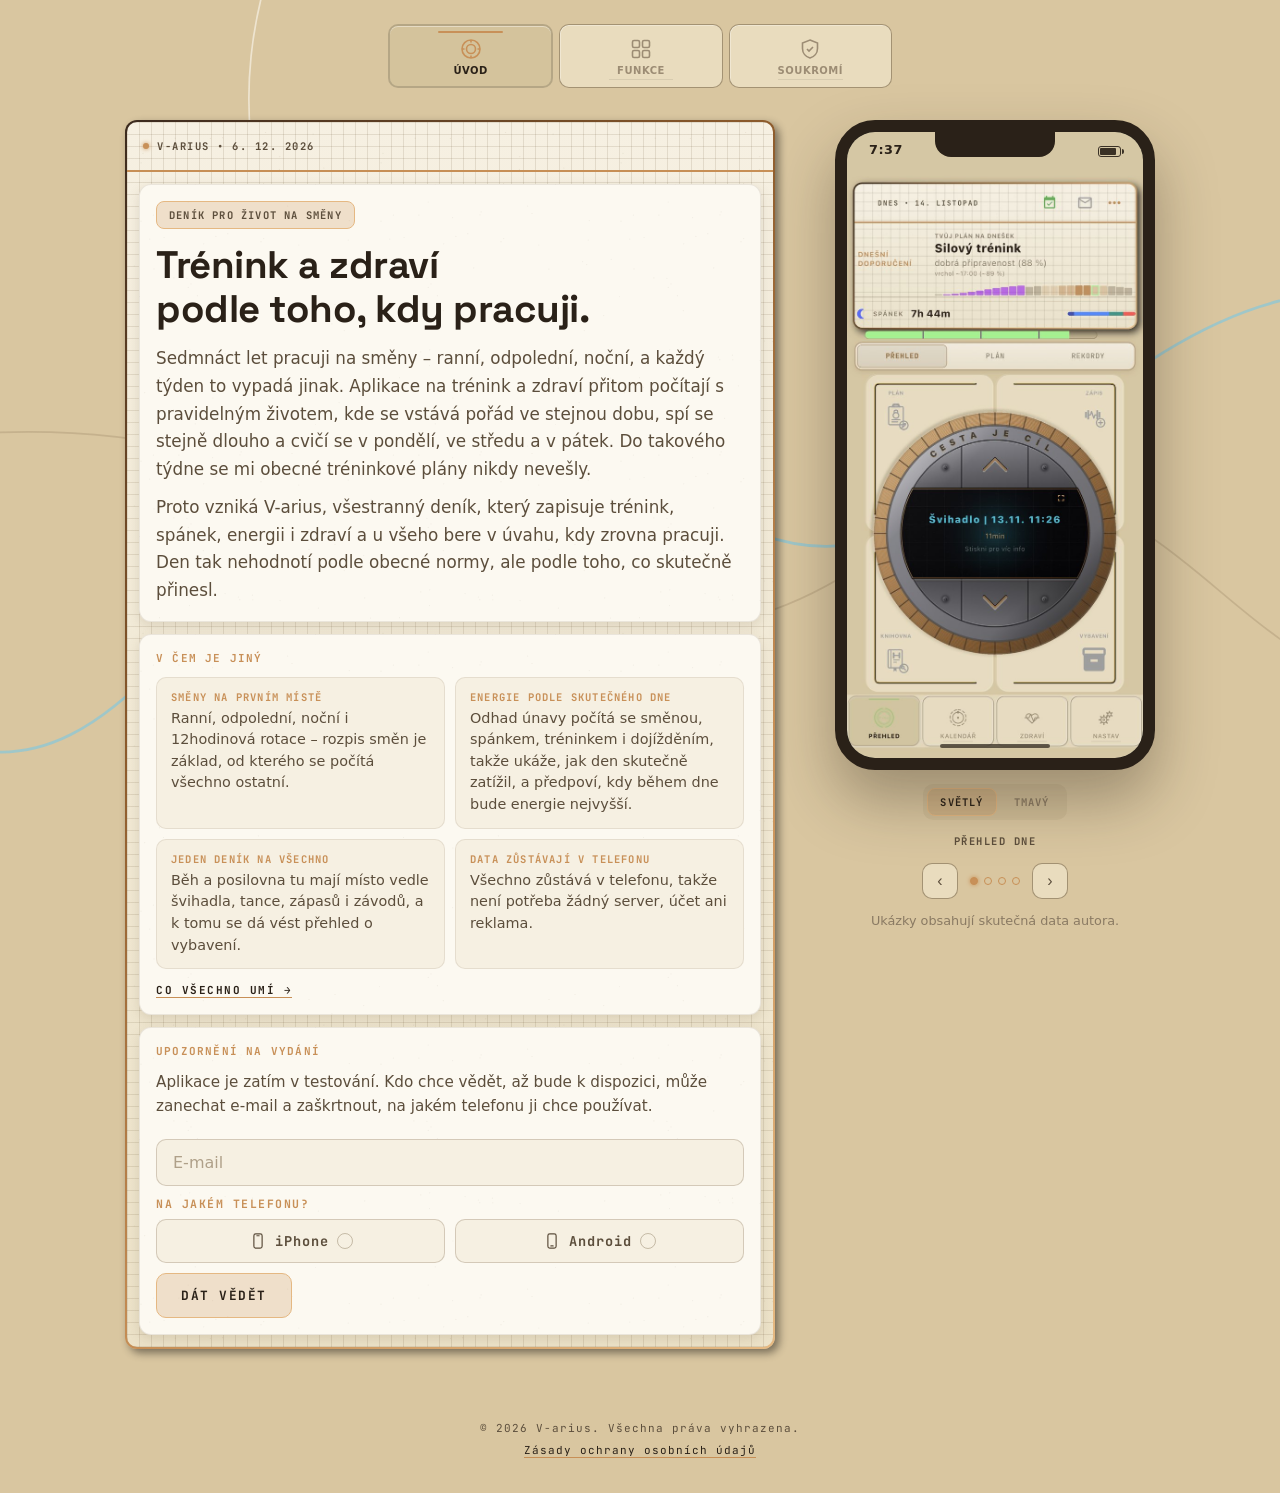
==== commit bfe55efa: "Energie: místo „předpověď na další dny“ průběh energie během dne a nejlepší čas na trénink Co-Author" ====
--- a/index.html
+++ b/index.html
@@ -53,7 +53,7 @@
                         <h2 class="section-title">V čem je jiný</h2>
                         <div class="highlights">
                             <div class="highlight"><strong>Směny na prvním místě</strong><span>Ranní, odpolední, noční i 12hodinová rotace – rozpis směn je základ, od kterého se počítá všechno ostatní.</span></div>
-                            <div class="highlight"><strong>Energie podle skutečného dne</strong><span>Odhad únavy počítá se směnou, spánkem, tréninkem i dojížděním, takže ukáže, jak den skutečně zatížil, a předpoví i ty další.</span></div>
+                            <div class="highlight"><strong>Energie podle skutečného dne</strong><span>Odhad únavy počítá se směnou, spánkem, tréninkem i dojížděním, takže ukáže, jak den skutečně zatížil, a předpoví, kdy během dne bude energie nejvyšší.</span></div>
                             <div class="highlight"><strong>Jeden deník na všechno</strong><span>Běh a posilovna tu mají místo vedle švihadla, tance, zápasů i závodů, a k tomu se dá vést přehled o vybavení.</span></div>
                             <div class="highlight"><strong>Data zůstávají v telefonu</strong><span>Všechno zůstává v telefonu, takže není potřeba žádný server, účet ani reklama.</span></div>
                         </div>
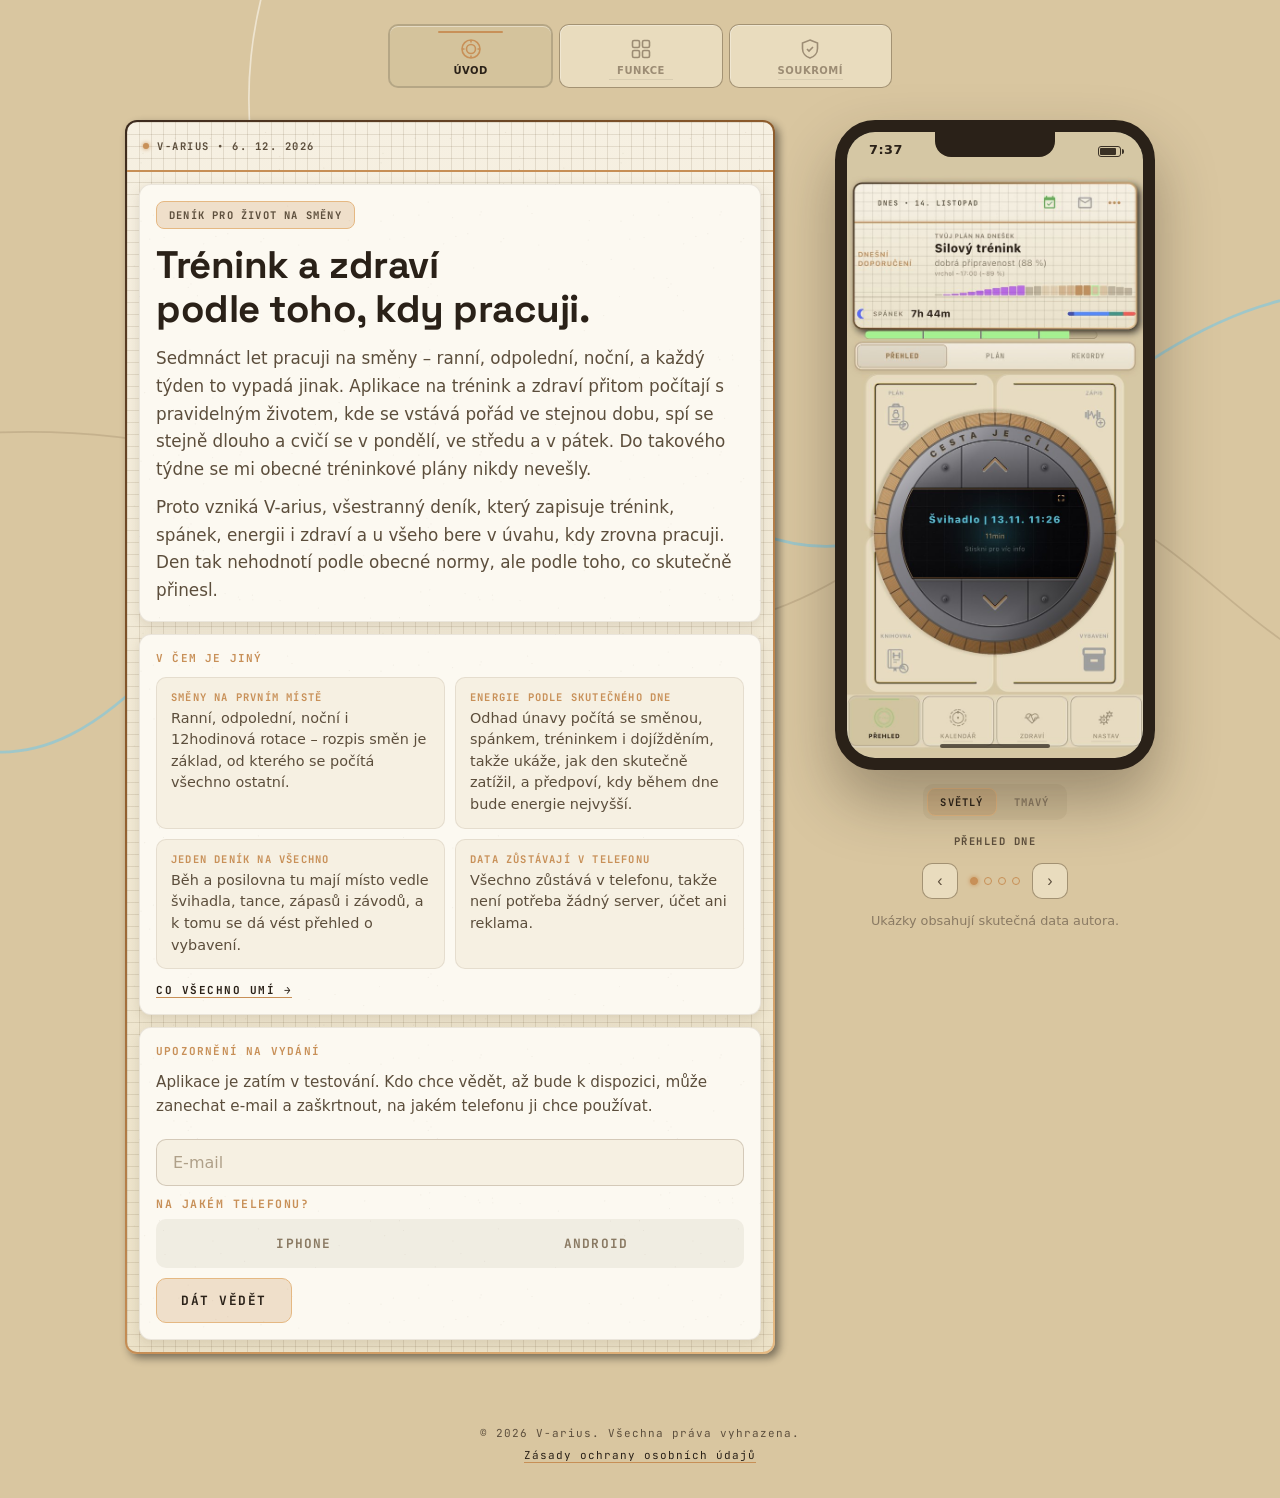
==== commit 97174b61: "Volba telefonu ve stylu přepínače Světlý/Tmavý (bez ikon); verze u stylů a skriptu proti staré mezip" ====
--- a/index.html
+++ b/index.html
@@ -8,8 +8,8 @@
     <link rel="preconnect" href="https://fonts.googleapis.com">
     <link rel="preconnect" href="https://fonts.gstatic.com" crossorigin>
     <link href="https://fonts.googleapis.com/css2?family=JetBrains+Mono:wght@400;700&family=Space+Grotesk:wght@500;700&display=swap" rel="stylesheet">
-    <link rel="stylesheet" href="style.css">
-    <link rel="stylesheet" href="layout.css">
+    <link rel="stylesheet" href="style.css?v=20261120b">
+    <link rel="stylesheet" href="layout.css?v=20261120b">
 </head>
 <body>
 
@@ -68,14 +68,10 @@
                             <input type="email" name="email" placeholder="E-mail" required>
                             <fieldset class="platform-choice">
                                 <legend>Na jakém telefonu?</legend>
-                                <label class="platform-chip">
-                                    <input type="checkbox" name="ios" value="ano">
-                                    <span><svg viewBox="0 0 24 24" aria-hidden="true"><rect x="6.5" y="2.5" width="11" height="19" rx="2.5"/><path d="M10.5 5h3"/></svg>iPhone<i class="tick" aria-hidden="true"></i></span>
-                                </label>
-                                <label class="platform-chip">
-                                    <input type="checkbox" name="android" value="ano">
-                                    <span><svg viewBox="0 0 24 24" aria-hidden="true"><rect x="6.5" y="2.5" width="11" height="19" rx="2.5"/><path d="M10.5 18.5h3"/></svg>Android<i class="tick" aria-hidden="true"></i></span>
-                                </label>
+                                <div class="platform-switch">
+                                    <label><input type="checkbox" name="ios" value="ano"><span>iPhone</span></label>
+                                    <label><input type="checkbox" name="android" value="ano"><span>Android</span></label>
+                                </div>
                             </fieldset>
                             <p class="form-error" hidden>Vyberte prosím aspoň jeden telefon.</p>
                             <button type="submit">Dát vědět</button>
@@ -120,6 +116,6 @@
         <a href="privacy/?lang=cs">Zásady ochrany osobních údajů</a>
     </footer>
 
-    <script src="site.js"></script>
+    <script src="site.js?v=20261120b"></script>
 </body>
 </html>
--- a/style.css
+++ b/style.css
@@ -272,19 +272,16 @@
 .newsletter-form button:hover { background: rgba(199, 142, 86, 0.4); }
 .newsletter-form button:active { transform: scale(0.98); }
 
-/* Volba telefonu u upozornění na vydání – dvě dlaždice jako tlačítka v aplikaci */
+/* Volba telefonu u upozornění na vydání – stejný styl jako přepínač
+   Světlý/Tmavý (.mode-switch), jen přes celou šířku a s možností obou. */
 .platform-choice {
     flex-basis: 100%;
-    display: grid;
-    grid-template-columns: 1fr 1fr;
-    gap: 10px;
     margin: 0;
     padding: 0;
     border: 0;
     min-width: 0;
 }
 .platform-choice legend {
-    grid-column: 1 / -1;
     padding: 0;
     margin-bottom: 8px;
     font-family: var(--font-label);
@@ -294,8 +291,16 @@
     text-transform: uppercase;
     color: var(--copper-gold);
 }
-.platform-chip { position: relative; cursor: pointer; }
-.newsletter-form .platform-chip input {
+.platform-switch {
+    display: grid;
+    grid-template-columns: 1fr 1fr;
+    gap: 4px;
+    padding: 4px;
+    border-radius: 10px;
+    background: rgba(107, 86, 56, 0.08);
+}
+.platform-switch label { position: relative; cursor: pointer; }
+.newsletter-form .platform-switch input {
     position: absolute;
     opacity: 0;
     width: 1px;
@@ -303,52 +308,32 @@
     min-width: 0;
     margin: 0;
     padding: 0;
+    border: 0;
     pointer-events: none;
 }
-.platform-chip span {
-    display: flex;
-    align-items: center;
-    justify-content: center;
-    gap: 8px;
-    padding: 12px 10px;
-    font-family: var(--font-label);
-    font-size: 0.85rem;
-    font-weight: 700;
-    letter-spacing: 1px;
-    color: var(--ink-soft);
-    background: var(--page-top);
-    border: 1.5px solid rgba(107, 86, 56, 0.25);
-    border-radius: 10px;
+.platform-switch span {
+    display: block;
+    padding: 11px 8px;
+    text-align: center;
+    font-family: var(--font-label);
+    font-size: 0.8rem;
+    font-weight: 700;
+    letter-spacing: 1.2px;
+    text-transform: uppercase;
+    color: var(--ink-muted);
+    border: 1.5px solid transparent;
+    border-radius: 8px;
     transition: background-color 0.2s, border-color 0.2s, color 0.2s;
     user-select: none;
 }
-.platform-chip svg {
-    width: 18px;
-    height: 18px;
-    fill: none;
-    stroke: currentColor;
-    stroke-width: 1.6;
-    stroke-linecap: round;
-}
-.platform-chip .tick {
-    width: 16px;
-    height: 16px;
-    border-radius: 50%;
-    border: 1.5px solid rgba(107, 86, 56, 0.35);
-    box-sizing: border-box;
-    transition: background-color 0.2s, border-color 0.2s;
-}
-.platform-chip:hover span { border-color: var(--copper); }
-.platform-chip input:focus-visible + span { outline: 2px solid var(--copper); outline-offset: 2px; }
-.platform-chip input:checked + span {
-    color: var(--ink);
-    background: rgba(199, 142, 86, 0.22);
-    border-color: var(--copper);
-}
-.platform-chip input:checked + span .tick {
-    border-color: var(--copper);
-    background: var(--copper) url("data:image/svg+xml,%3Csvg xmlns='http://www.w3.org/2000/svg' viewBox='0 0 16 16'%3E%3Cpath d='M4 8.2l2.6 2.6L12 5.4' fill='none' stroke='%23FCF9F1' stroke-width='2' stroke-linecap='round' stroke-linejoin='round'/%3E%3C/svg%3E") center / 12px no-repeat;
-}
+.platform-switch span::before { content: ""; }
+.platform-switch input:checked + span {
+    color: var(--ink);
+    background: rgba(199, 142, 86, 0.25);
+    border-color: var(--copper-hi);
+}
+.platform-switch input:checked + span::before { content: "✓  "; color: var(--copper); }
+.platform-switch input:focus-visible + span { outline: 2px solid var(--copper); outline-offset: 1px; }
 .form-error {
     flex-basis: 100%;
     margin: 0;
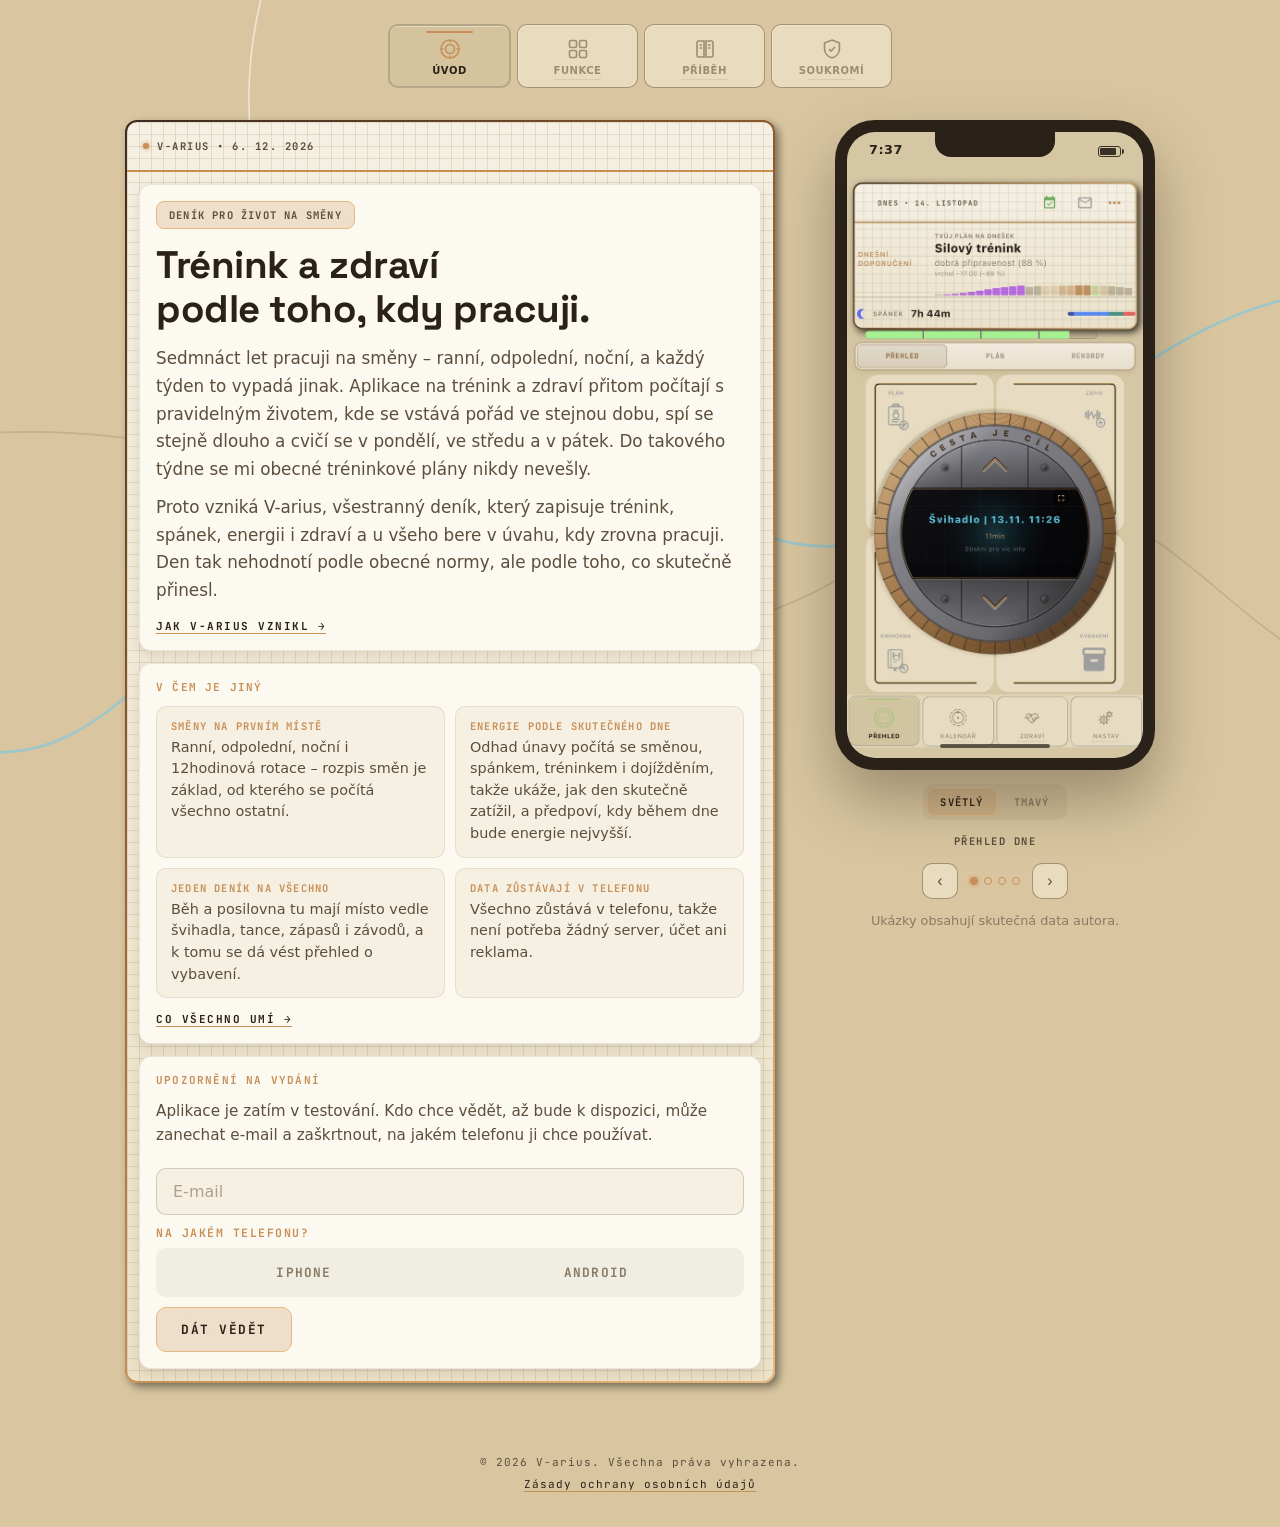
==== commit 48e627ff: "Stránka Příběh (jak V-arius vznikl + vývoj aplikace od května), odkaz z úvodu, Příběh v liště Co-Aut" ====
--- a/index.html
+++ b/index.html
@@ -21,6 +21,10 @@
         <a class="nav-item" href="funkce/">
             <svg viewBox="0 0 24 24" fill="none" stroke="currentColor" stroke-width="1.6" aria-hidden="true"><rect x="3.5" y="3.5" width="7" height="7" rx="1.5"/><rect x="13.5" y="3.5" width="7" height="7" rx="1.5"/><rect x="3.5" y="13.5" width="7" height="7" rx="1.5"/><rect x="13.5" y="13.5" width="7" height="7" rx="1.5"/></svg>
             Funkce
+        </a>
+        <a class="nav-item" href="pribeh/">
+            <svg viewBox="0 0 24 24" fill="none" stroke="currentColor" stroke-width="1.6" aria-hidden="true"><path d="M4 5.5C4 4.7 4.7 4 5.5 4H11v16H5.5C4.7 20 4 19.3 4 18.5v-13z"/><path d="M20 5.5c0-.8-.7-1.5-1.5-1.5H13v16h5.5c.8 0 1.5-.7 1.5-1.5v-13z"/><path d="M6.5 8h2.5M6.5 11h2.5M15 8h2.5M15 11h2.5"/></svg>
+            Příběh
         </a>
         <a class="nav-item" href="privacy/?lang=cs">
             <svg viewBox="0 0 24 24" fill="none" stroke="currentColor" stroke-width="1.6" aria-hidden="true"><path d="M12 3l7.5 3v5.5c0 4.6-3.2 8.3-7.5 9.5-4.3-1.2-7.5-4.9-7.5-9.5V6L12 3z"/><path d="M9 12l2 2 4-4"/></svg>
@@ -47,6 +51,8 @@
                         <p>Sedmnáct let pracuji na směny – ranní, odpolední, noční, a každý týden to vypadá jinak. Aplikace na trénink a zdraví přitom počítají s pravidelným životem, kde se vstává pořád ve stejnou dobu, spí se stejně dlouho a cvičí se v pondělí, ve středu a v pátek. Do takového týdne se mi obecné tréninkové plány nikdy nevešly.</p>
 
                         <p>Proto vzniká V-arius, všestranný deník, který zapisuje trénink, spánek, energii i zdraví a u všeho bere v úvahu, kdy zrovna pracuji. Den tak nehodnotí podle obecné normy, ale podle toho, co skutečně přinesl.</p>
+
+                        <a class="cta-link" href="pribeh/">Jak V-arius vznikl →</a>
                     </section>
 
                     <section class="section-card">
--- a/layout.css
+++ b/layout.css
@@ -349,3 +349,17 @@
 html[data-screen-mode="light"] .battery-icon::after,
 html[data-screen-mode="light"] .battery-icon::before { background-color: #2A2118; }
 html[data-screen-mode="light"] .phone-home-bar { background-color: rgba(42, 33, 24, 0.7); }
+
+/* --- PŘÍBĚH --- */
+.story-text h1 {
+    font-family: var(--font-display);
+    font-size: 1.9rem;
+    line-height: 1.15;
+    color: var(--ink);
+    margin: 14px 0 12px;
+}
+.story-text p + p { margin-top: 12px; }
+.story .feature-num { color: var(--copper-gold); font-weight: 700; }
+.story-text + .features-intro { margin-top: 12px; }
+.history-frame { background: #0E0F14; }
+.history-frame .phone-slide { top: 26px; }
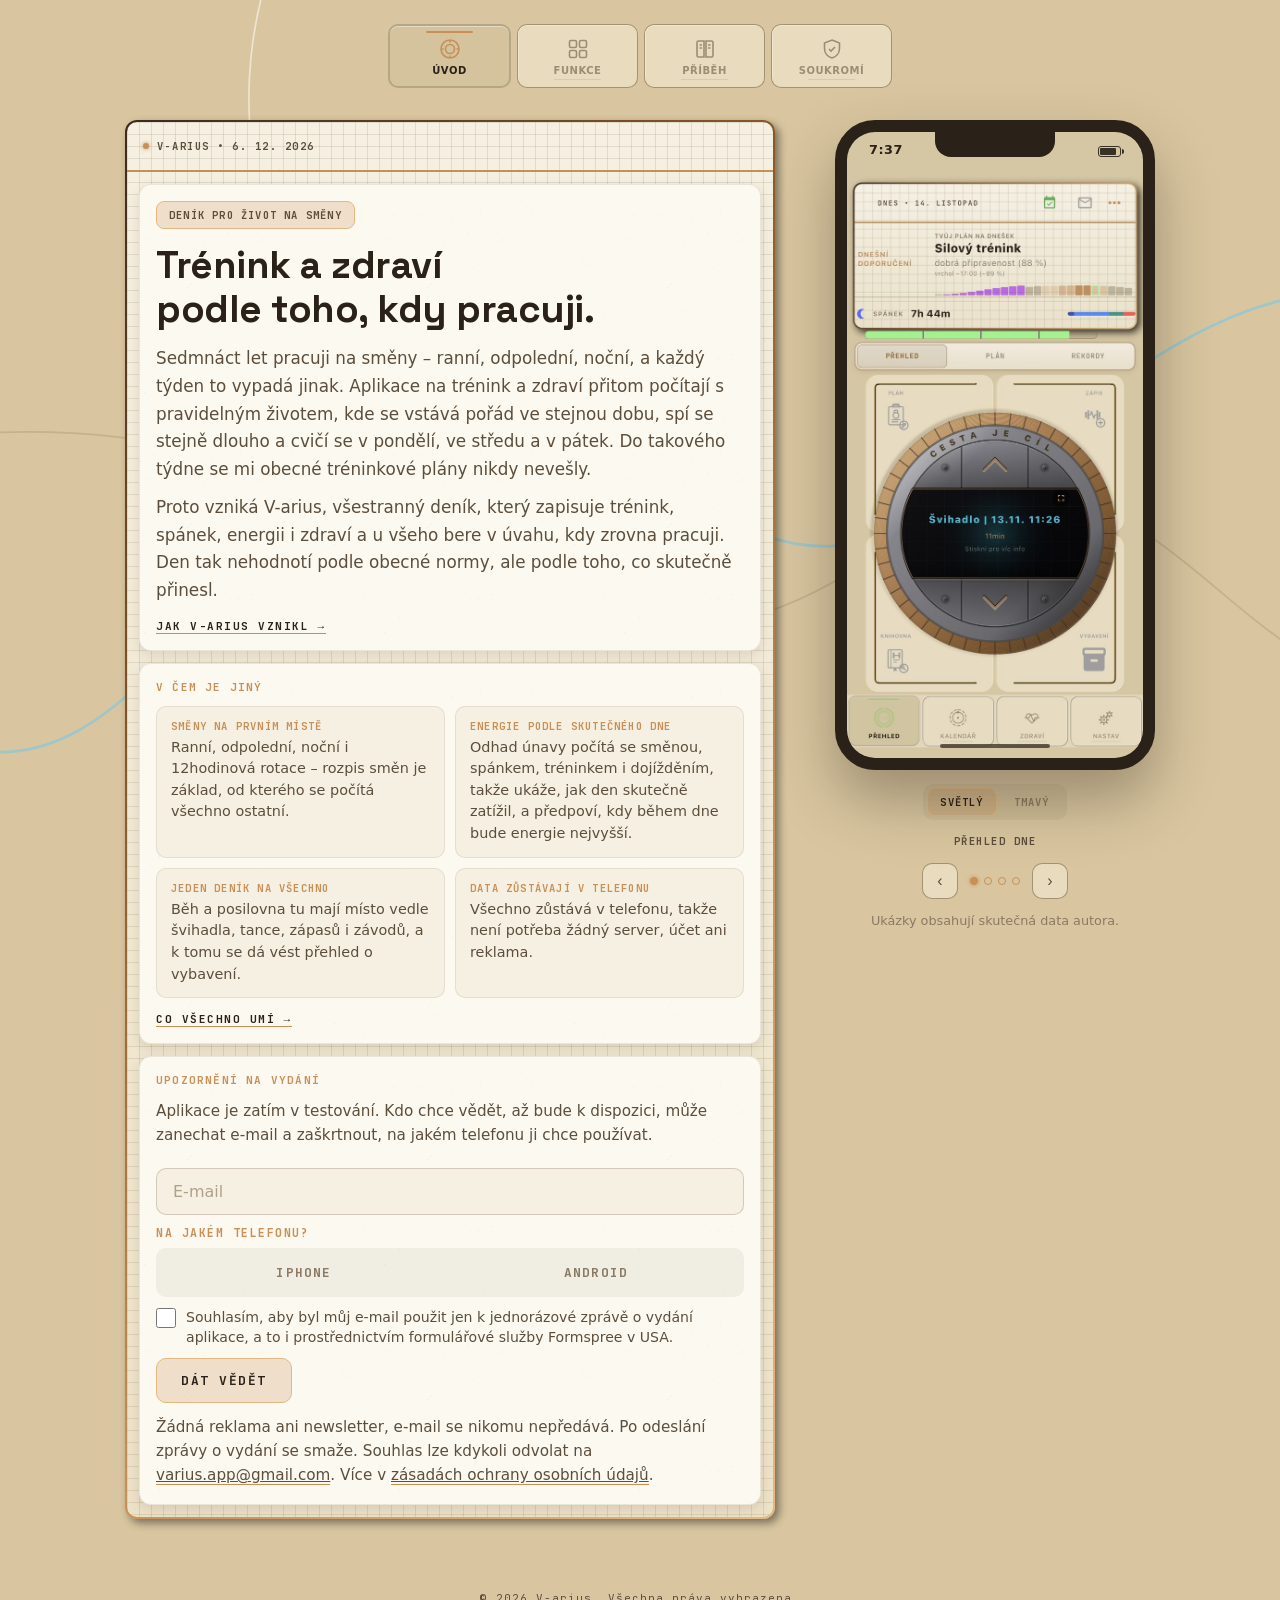
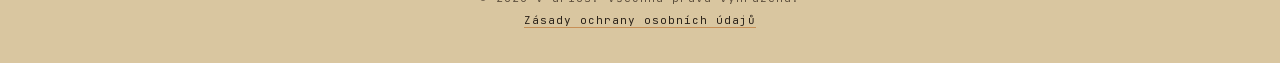
==== commit eb43f1c4: "Formulář: souhlas + poučení, zásady: kapitola o webu a formuláři (7 jazyků), písma hostovaná na webu" ====
--- a/index.html
+++ b/index.html
@@ -5,11 +5,9 @@
     <meta name="viewport" content="width=device-width, initial-scale=1.0, viewport-fit=cover">
     <title>V-arius | Deník pro život na směny</title>
     <meta name="description" content="V-arius je tréninkový a zdravotní deník pro lidi, kteří pracují na směny. Energie, spánek a trénink podle toho, kdy skutečně pracujete.">
-    <link rel="preconnect" href="https://fonts.googleapis.com">
-    <link rel="preconnect" href="https://fonts.gstatic.com" crossorigin>
-    <link href="https://fonts.googleapis.com/css2?family=JetBrains+Mono:wght@400;700&family=Space+Grotesk:wght@500;700&display=swap" rel="stylesheet">
-    <link rel="stylesheet" href="style.css?v=20261120b">
-    <link rel="stylesheet" href="layout.css?v=20261120b">
+    <link rel="stylesheet" href="fonts/fonts.css?v=20261121">
+    <link rel="stylesheet" href="style.css?v=20261121">
+    <link rel="stylesheet" href="layout.css?v=20261121">
 </head>
 <body>
 
@@ -80,7 +78,12 @@
                                 </div>
                             </fieldset>
                             <p class="form-error" hidden>Vyberte prosím aspoň jeden telefon.</p>
+                            <label class="consent">
+                                <input type="checkbox" name="souhlas" value="ano" required>
+                                <span>Souhlasím, aby byl můj e-mail použit jen k jednorázové zprávě o vydání aplikace, a to i prostřednictvím formulářové služby Formspree v USA.</span>
+                            </label>
                             <button type="submit">Dát vědět</button>
+                            <p class="form-note">Žádná reklama ani newsletter, e-mail se nikomu nepředává. Po odeslání zprávy o vydání se smaže. Souhlas lze kdykoli odvolat na <a href="mailto:varius.app@gmail.com">varius.app@gmail.com</a>. Více v <a href="privacy/?lang=cs#web">zásadách ochrany osobních údajů</a>.</p>
                         </form>
                     </section>
                 </div>
@@ -122,6 +125,6 @@
         <a href="privacy/?lang=cs">Zásady ochrany osobních údajů</a>
     </footer>
 
-    <script src="site.js?v=20261120b"></script>
+    <script src="site.js?v=20261121"></script>
 </body>
 </html>
--- a/fonts/fonts.css
+++ b/fonts/fonts.css
@@ -0,0 +1,109 @@
+/* Písma hostovaná přímo na webu (žádné spojení na servery Google). */
+/* cyrillic-ext */
+@font-face {
+  font-family: 'JetBrains Mono';
+  font-style: normal;
+  font-weight: 400;
+  font-display: swap;
+  src: url(JetBrainsMono-400-cyrillic-ext.woff2) format('woff2');
+  unicode-range: U+0460-052F, U+1C80-1C8A, U+20B4, U+2DE0-2DFF, U+A640-A69F, U+FE2E-FE2F;
+}
+/* cyrillic */
+@font-face {
+  font-family: 'JetBrains Mono';
+  font-style: normal;
+  font-weight: 400;
+  font-display: swap;
+  src: url(JetBrainsMono-400-cyrillic.woff2) format('woff2');
+  unicode-range: U+0301, U+0400-045F, U+0490-0491, U+04B0-04B1, U+2116;
+}
+/* latin-ext */
+@font-face {
+  font-family: 'JetBrains Mono';
+  font-style: normal;
+  font-weight: 400;
+  font-display: swap;
+  src: url(JetBrainsMono-400-latin-ext.woff2) format('woff2');
+  unicode-range: U+0100-02BA, U+02BD-02C5, U+02C7-02CC, U+02CE-02D7, U+02DD-02FF, U+0304, U+0308, U+0329, U+1D00-1DBF, U+1E00-1E9F, U+1EF2-1EFF, U+2020, U+20A0-20AB, U+20AD-20C4, U+2113, U+2C60-2C7F, U+A720-A7FF;
+}
+/* latin */
+@font-face {
+  font-family: 'JetBrains Mono';
+  font-style: normal;
+  font-weight: 400;
+  font-display: swap;
+  src: url(JetBrainsMono-400-latin.woff2) format('woff2');
+  unicode-range: U+0000-00FF, U+0131, U+0152-0153, U+02BB-02BC, U+02C6, U+02DA, U+02DC, U+0304, U+0308, U+0329, U+2000-206F, U+20AC, U+2122, U+2191, U+2193, U+2212, U+2215, U+FEFF, U+FFFD;
+}
+/* cyrillic-ext */
+@font-face {
+  font-family: 'JetBrains Mono';
+  font-style: normal;
+  font-weight: 700;
+  font-display: swap;
+  src: url(JetBrainsMono-700-cyrillic-ext.woff2) format('woff2');
+  unicode-range: U+0460-052F, U+1C80-1C8A, U+20B4, U+2DE0-2DFF, U+A640-A69F, U+FE2E-FE2F;
+}
+/* cyrillic */
+@font-face {
+  font-family: 'JetBrains Mono';
+  font-style: normal;
+  font-weight: 700;
+  font-display: swap;
+  src: url(JetBrainsMono-700-cyrillic.woff2) format('woff2');
+  unicode-range: U+0301, U+0400-045F, U+0490-0491, U+04B0-04B1, U+2116;
+}
+/* latin-ext */
+@font-face {
+  font-family: 'JetBrains Mono';
+  font-style: normal;
+  font-weight: 700;
+  font-display: swap;
+  src: url(JetBrainsMono-700-latin-ext.woff2) format('woff2');
+  unicode-range: U+0100-02BA, U+02BD-02C5, U+02C7-02CC, U+02CE-02D7, U+02DD-02FF, U+0304, U+0308, U+0329, U+1D00-1DBF, U+1E00-1E9F, U+1EF2-1EFF, U+2020, U+20A0-20AB, U+20AD-20C4, U+2113, U+2C60-2C7F, U+A720-A7FF;
+}
+/* latin */
+@font-face {
+  font-family: 'JetBrains Mono';
+  font-style: normal;
+  font-weight: 700;
+  font-display: swap;
+  src: url(JetBrainsMono-700-latin.woff2) format('woff2');
+  unicode-range: U+0000-00FF, U+0131, U+0152-0153, U+02BB-02BC, U+02C6, U+02DA, U+02DC, U+0304, U+0308, U+0329, U+2000-206F, U+20AC, U+2122, U+2191, U+2193, U+2212, U+2215, U+FEFF, U+FFFD;
+}
+/* latin-ext */
+@font-face {
+  font-family: 'Space Grotesk';
+  font-style: normal;
+  font-weight: 500;
+  font-display: swap;
+  src: url(SpaceGrotesk-500-latin-ext.woff2) format('woff2');
+  unicode-range: U+0100-02BA, U+02BD-02C5, U+02C7-02CC, U+02CE-02D7, U+02DD-02FF, U+0304, U+0308, U+0329, U+1D00-1DBF, U+1E00-1E9F, U+1EF2-1EFF, U+2020, U+20A0-20AB, U+20AD-20C4, U+2113, U+2C60-2C7F, U+A720-A7FF;
+}
+/* latin */
+@font-face {
+  font-family: 'Space Grotesk';
+  font-style: normal;
+  font-weight: 500;
+  font-display: swap;
+  src: url(SpaceGrotesk-500-latin.woff2) format('woff2');
+  unicode-range: U+0000-00FF, U+0131, U+0152-0153, U+02BB-02BC, U+02C6, U+02DA, U+02DC, U+0304, U+0308, U+0329, U+2000-206F, U+20AC, U+2122, U+2191, U+2193, U+2212, U+2215, U+FEFF, U+FFFD;
+}
+/* latin-ext */
+@font-face {
+  font-family: 'Space Grotesk';
+  font-style: normal;
+  font-weight: 700;
+  font-display: swap;
+  src: url(SpaceGrotesk-700-latin-ext.woff2) format('woff2');
+  unicode-range: U+0100-02BA, U+02BD-02C5, U+02C7-02CC, U+02CE-02D7, U+02DD-02FF, U+0304, U+0308, U+0329, U+1D00-1DBF, U+1E00-1E9F, U+1EF2-1EFF, U+2020, U+20A0-20AB, U+20AD-20C4, U+2113, U+2C60-2C7F, U+A720-A7FF;
+}
+/* latin */
+@font-face {
+  font-family: 'Space Grotesk';
+  font-style: normal;
+  font-weight: 700;
+  font-display: swap;
+  src: url(SpaceGrotesk-700-latin.woff2) format('woff2');
+  unicode-range: U+0000-00FF, U+0131, U+0152-0153, U+02BB-02BC, U+02C6, U+02DA, U+02DC, U+0304, U+0308, U+0329, U+2000-206F, U+20AC, U+2122, U+2191, U+2193, U+2212, U+2215, U+FEFF, U+FFFD;
+}
--- a/style.css
+++ b/style.css
@@ -480,3 +480,32 @@
         margin: 0 auto;
     }
 }
+
+/* Souhlas u upozornění na vydání – políčko je při načtení vždy prázdné. */
+.consent {
+    flex-basis: 100%;
+    display: flex;
+    gap: 10px;
+    align-items: flex-start;
+    font-size: 0.88rem;
+    line-height: 1.45;
+    color: var(--ink-soft);
+    cursor: pointer;
+}
+.newsletter-form .consent input {
+    flex: 0 0 auto;
+    min-width: 0;
+    width: 20px;
+    height: 20px;
+    margin: 1px 0 0;
+    padding: 0;
+    accent-color: var(--copper);
+}
+.form-note {
+    flex-basis: 100%;
+    margin: 2px 0 0;
+    font-size: 0.8rem;
+    line-height: 1.5;
+    color: var(--ink-faint);
+}
+.form-note a { color: inherit; text-decoration: underline; }
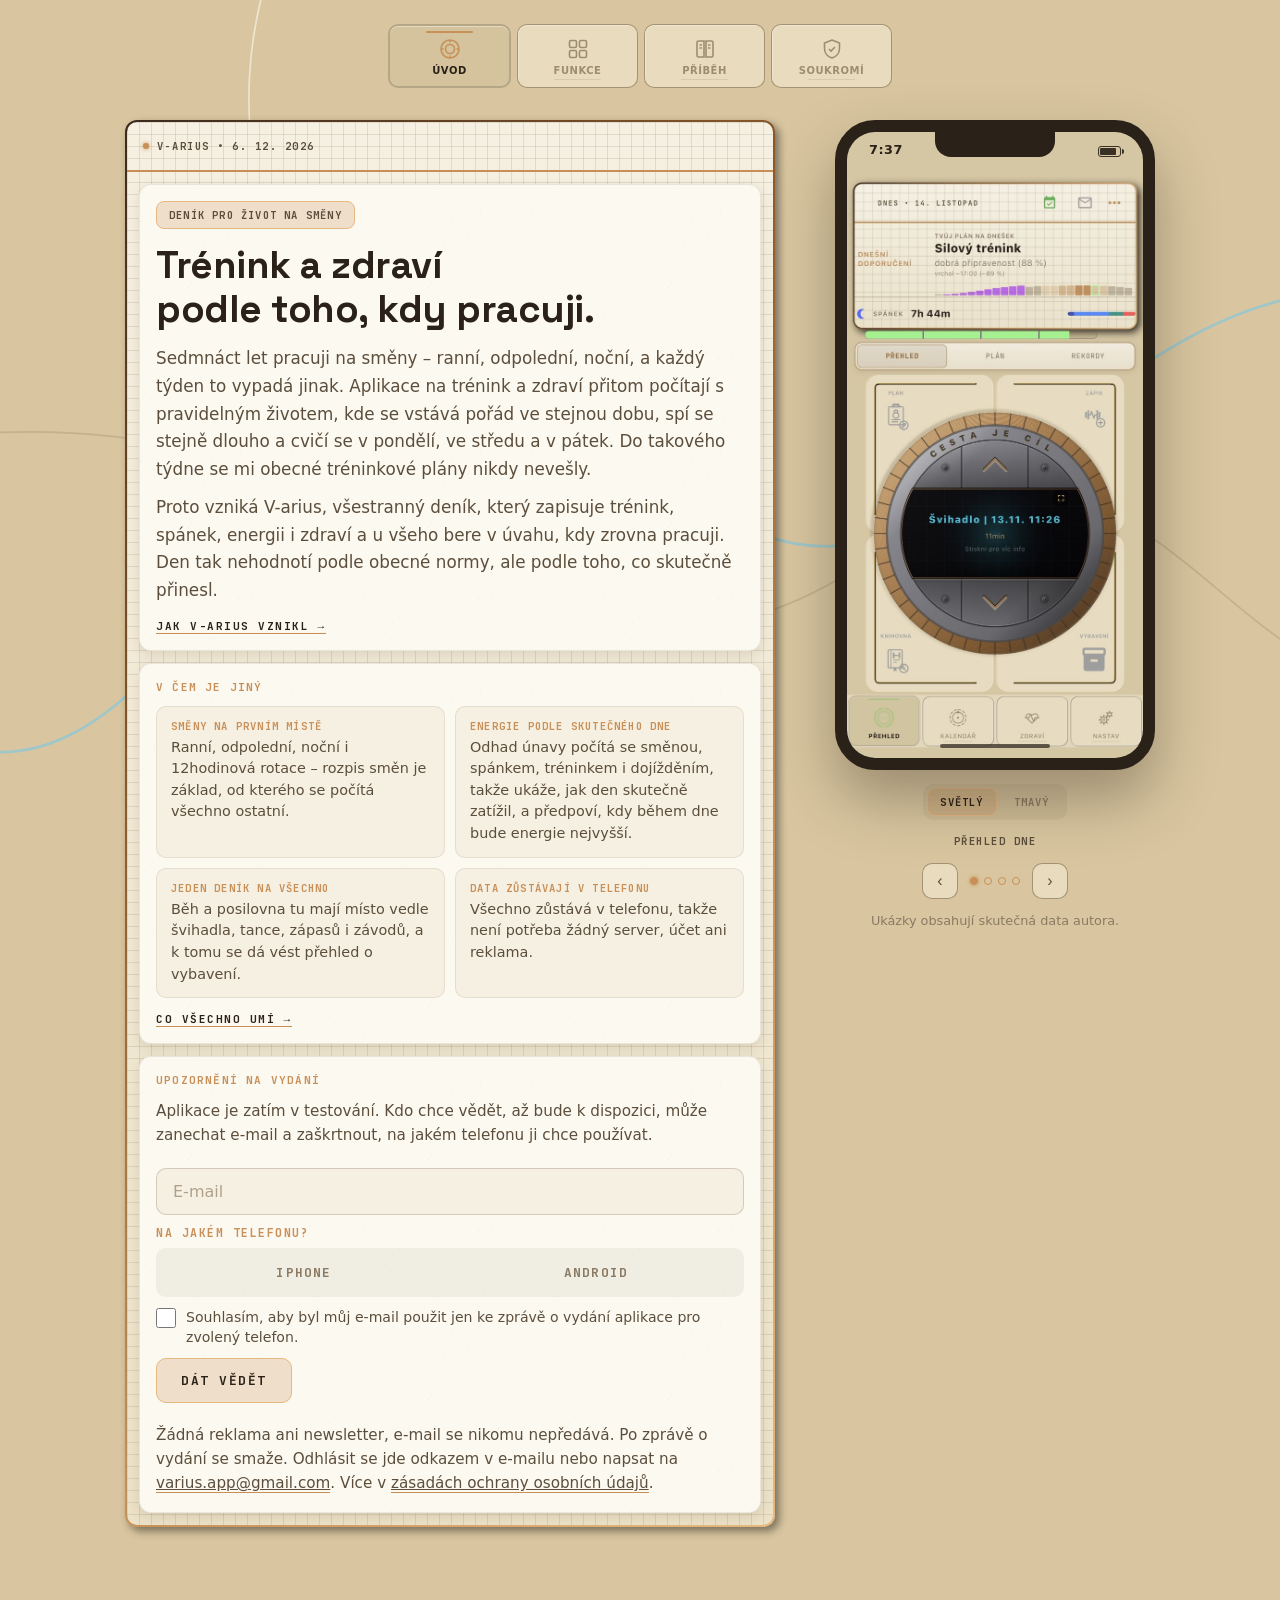
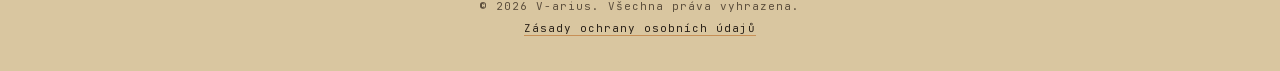
==== commit a8dc9588: "Upozornění na vydání: místo Formspree vlastní Google tabulka (Apps Script) s odhlášením, úklidem po " ====
--- a/index.html
+++ b/index.html
@@ -6,7 +6,7 @@
     <title>V-arius | Deník pro život na směny</title>
     <meta name="description" content="V-arius je tréninkový a zdravotní deník pro lidi, kteří pracují na směny. Energie, spánek a trénink podle toho, kdy skutečně pracujete.">
     <link rel="stylesheet" href="fonts/fonts.css?v=20261121">
-    <link rel="stylesheet" href="style.css?v=20261121">
+    <link rel="stylesheet" href="style.css?v=20261121b">
     <link rel="stylesheet" href="layout.css?v=20261121">
 </head>
 <body>
@@ -67,8 +67,9 @@
                     <section class="section-card">
                         <h2 class="section-title">Upozornění na vydání</h2>
                         <p>Aplikace je zatím v testování. Kdo chce vědět, až bude k dispozici, může zanechat e-mail a zaškrtnout, na jakém telefonu ji chce používat.</p>
-                        <form class="newsletter-form" action="https://formspree.io/f/myegwydn" method="POST">
-                            <input type="hidden" name="_subject" value="V-arius – upozornění na vydání">
+                        <!-- Odesílá se do Google tabulky autora (Apps Script, viz _apps_script/). -->
+                        <form class="newsletter-form" data-endpoint="SCRIPT_URL" method="POST">
+                            <input class="hp" type="text" name="web" tabindex="-1" autocomplete="off" aria-hidden="true">
                             <input type="email" name="email" placeholder="E-mail" required>
                             <fieldset class="platform-choice">
                                 <legend>Na jakém telefonu?</legend>
@@ -80,10 +81,11 @@
                             <p class="form-error" hidden>Vyberte prosím aspoň jeden telefon.</p>
                             <label class="consent">
                                 <input type="checkbox" name="souhlas" value="ano" required>
-                                <span>Souhlasím, aby byl můj e-mail použit jen k jednorázové zprávě o vydání aplikace, a to i prostřednictvím formulářové služby Formspree v USA.</span>
+                                <span>Souhlasím, aby byl můj e-mail použit jen ke zprávě o vydání aplikace pro zvolený telefon.</span>
                             </label>
                             <button type="submit">Dát vědět</button>
-                            <p class="form-note">Žádná reklama ani newsletter, e-mail se nikomu nepředává. Po odeslání zprávy o vydání se smaže. Souhlas lze kdykoli odvolat na <a href="mailto:varius.app@gmail.com">varius.app@gmail.com</a>. Více v <a href="privacy/?lang=cs#web">zásadách ochrany osobních údajů</a>.</p>
+                            <p class="form-done" hidden>Díky, dáme vědět. E-mail se po zprávě o vydání smaže.</p>
+                            <p class="form-note">Žádná reklama ani newsletter, e-mail se nikomu nepředává. Po zprávě o vydání se smaže. Odhlásit se jde odkazem v e-mailu nebo napsat na <a href="mailto:varius.app@gmail.com">varius.app@gmail.com</a>. Více v <a href="privacy/?lang=cs#web">zásadách ochrany osobních údajů</a>.</p>
                         </form>
                     </section>
                 </div>
@@ -125,6 +127,6 @@
         <a href="privacy/?lang=cs">Zásady ochrany osobních údajů</a>
     </footer>
 
-    <script src="site.js?v=20261121"></script>
+    <script src="site.js?v=20261121b"></script>
 </body>
 </html>
--- a/style.css
+++ b/style.css
@@ -509,3 +509,14 @@
     color: var(--ink-faint);
 }
 .form-note a { color: inherit; text-decoration: underline; }
+.newsletter-form .hp { position: absolute; left: -9999px; width: 1px; height: 1px; opacity: 0; }
+.newsletter-form [hidden] { display: none !important; }
+.form-done {
+    flex-basis: 100%;
+    margin: 0;
+    padding: 14px 16px;
+    border-radius: 10px;
+    border: 1.5px solid var(--copper-hi);
+    background: rgba(199, 142, 86, 0.18);
+    color: var(--ink);
+}
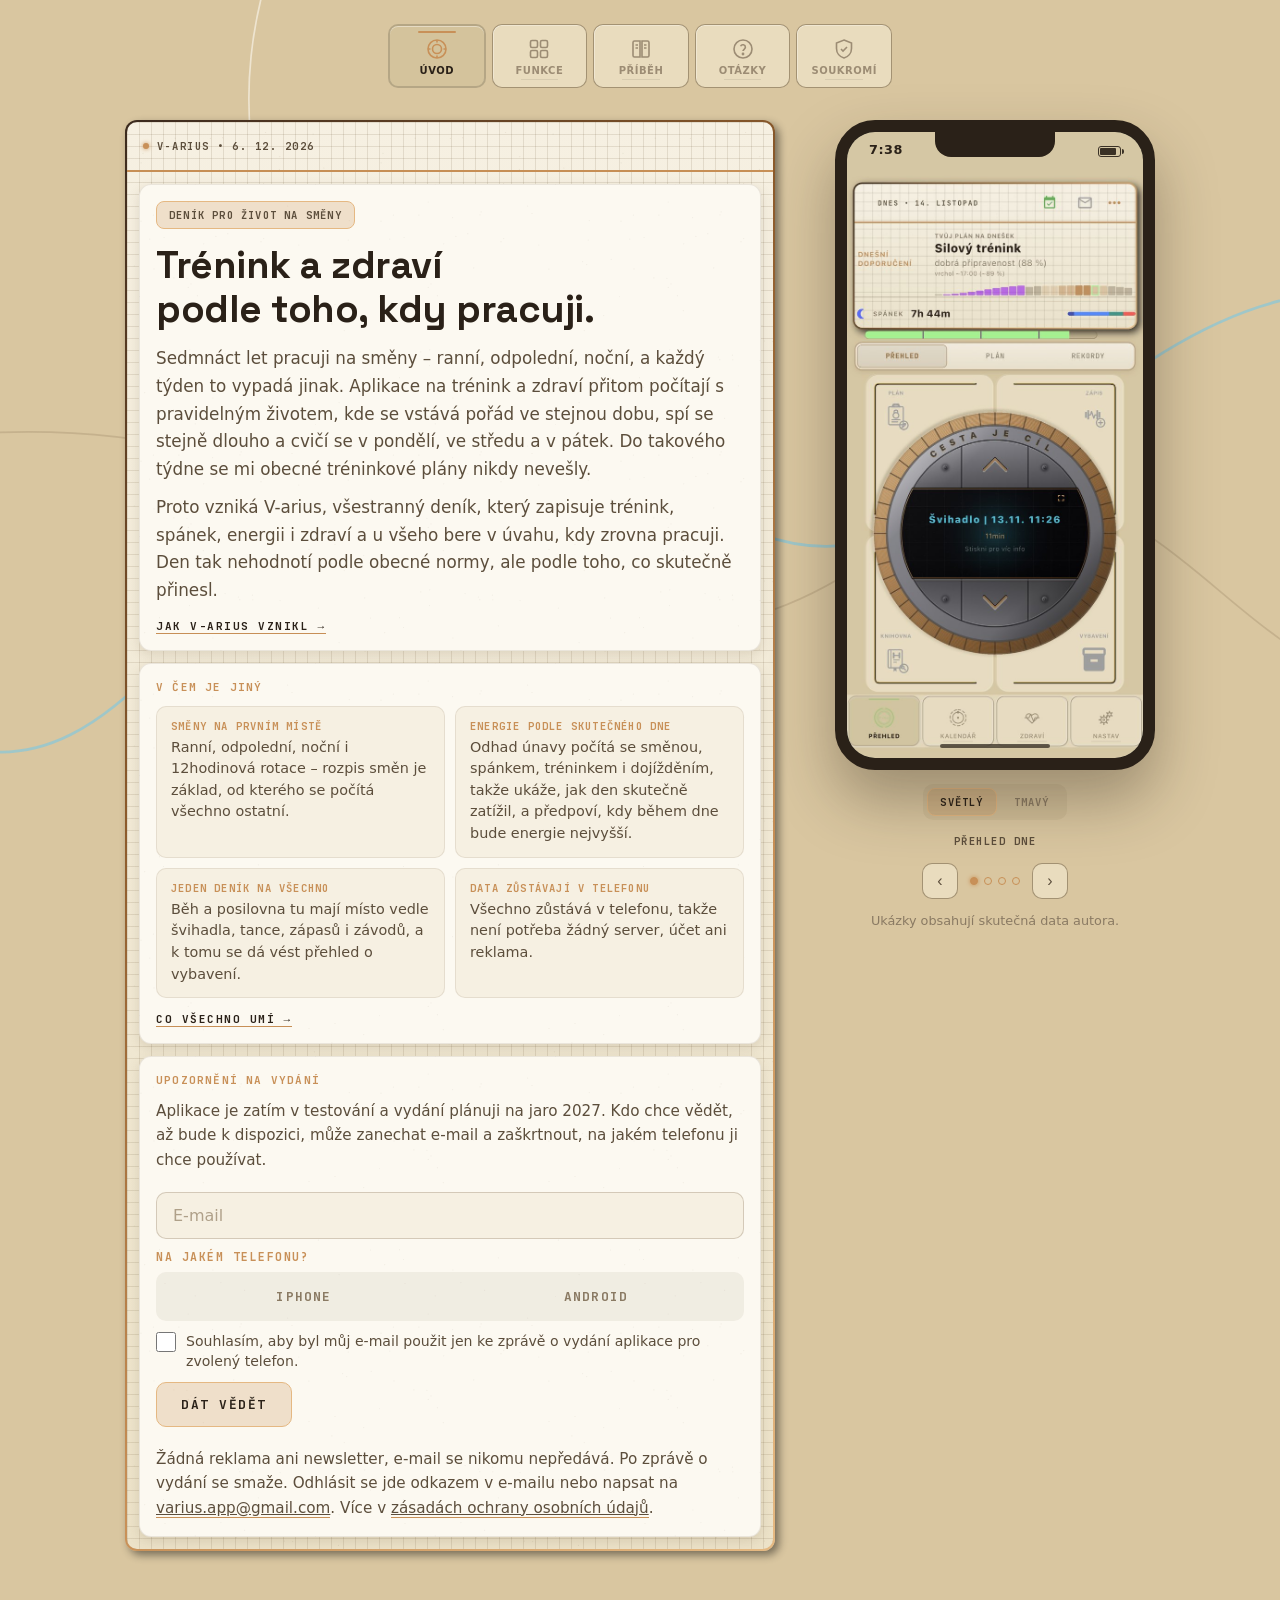
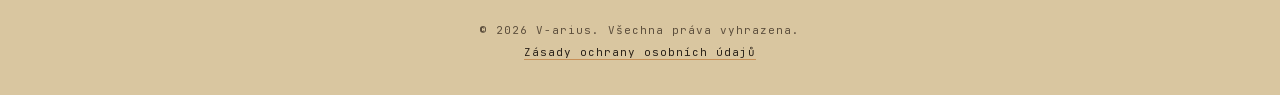
==== commit b435aad2: "Nová stránka Otázky (15 otázek + zdroje), termín jaro 2027, lišta s Otázkami Co-Authored-By: Claude " ====
--- a/index.html
+++ b/index.html
@@ -7,7 +7,7 @@
     <meta name="description" content="V-arius je tréninkový a zdravotní deník pro lidi, kteří pracují na směny. Energie, spánek a trénink podle toho, kdy skutečně pracujete.">
     <link rel="stylesheet" href="fonts/fonts.css?v=20261121">
     <link rel="stylesheet" href="style.css?v=20261121b">
-    <link rel="stylesheet" href="layout.css?v=20261121">
+    <link rel="stylesheet" href="layout.css?v=20261122">
 </head>
 <body>
 
@@ -23,6 +23,10 @@
         <a class="nav-item" href="pribeh/">
             <svg viewBox="0 0 24 24" fill="none" stroke="currentColor" stroke-width="1.6" aria-hidden="true"><path d="M4 5.5C4 4.7 4.7 4 5.5 4H11v16H5.5C4.7 20 4 19.3 4 18.5v-13z"/><path d="M20 5.5c0-.8-.7-1.5-1.5-1.5H13v16h5.5c.8 0 1.5-.7 1.5-1.5v-13z"/><path d="M6.5 8h2.5M6.5 11h2.5M15 8h2.5M15 11h2.5"/></svg>
             Příběh
+        </a>
+        <a class="nav-item" href="otazky/">
+            <svg viewBox="0 0 24 24" fill="none" stroke="currentColor" stroke-width="1.6" aria-hidden="true"><circle cx="12" cy="12" r="9"/><path d="M9.6 9.3a2.5 2.5 0 0 1 4.8 1c0 1.7-2.4 2.2-2.4 3.7"/><circle cx="12" cy="17" r="0.6" fill="currentColor"/></svg>
+            Otázky
         </a>
         <a class="nav-item" href="privacy/?lang=cs">
             <svg viewBox="0 0 24 24" fill="none" stroke="currentColor" stroke-width="1.6" aria-hidden="true"><path d="M12 3l7.5 3v5.5c0 4.6-3.2 8.3-7.5 9.5-4.3-1.2-7.5-4.9-7.5-9.5V6L12 3z"/><path d="M9 12l2 2 4-4"/></svg>
@@ -64,11 +68,11 @@
                         <a class="cta-link" href="funkce/">Co všechno umí →</a>
                     </section>
 
-                    <section class="section-card">
+                    <section class="section-card" id="upozorneni">
                         <h2 class="section-title">Upozornění na vydání</h2>
-                        <p>Aplikace je zatím v testování. Kdo chce vědět, až bude k dispozici, může zanechat e-mail a zaškrtnout, na jakém telefonu ji chce používat.</p>
+                        <p>Aplikace je zatím v testování a vydání plánuji na jaro 2027. Kdo chce vědět, až bude k dispozici, může zanechat e-mail a zaškrtnout, na jakém telefonu ji chce používat.</p>
                         <!-- Odesílá se do Google tabulky autora (Apps Script, viz _apps_script/). -->
-                        <form class="newsletter-form" data-endpoint="SCRIPT_URL" method="POST">
+                        <form class="newsletter-form" data-endpoint="https://script.google.com/macros/s/AKfycbyY4bdeNO23BPPVXfoevR1gwYvccTuVGDvdA6brw54slLNPMnzDASkQdRHhAl1QXepp6g/exec" method="POST">
                             <input class="hp" type="text" name="web" tabindex="-1" autocomplete="off" aria-hidden="true">
                             <input type="email" name="email" placeholder="E-mail" required>
                             <fieldset class="platform-choice">
--- a/layout.css
+++ b/layout.css
@@ -363,3 +363,32 @@
 .story-text + .features-intro { margin-top: 12px; }
 .history-frame { background: #0E0F14; }
 .history-frame .phone-slide { top: 26px; }
+
+/* --- STRÁNKA OTÁZKY --- */
+.faq-list details + details { border-top: 1px solid rgba(107, 86, 56, 0.15); }
+.faq-list summary {
+    list-style: none;
+    cursor: pointer;
+    display: flex;
+    justify-content: space-between;
+    align-items: center;
+    gap: 12px;
+    padding: 14px 0;
+    font-weight: 600;
+    color: var(--ink);
+}
+.faq-list summary::-webkit-details-marker { display: none; }
+.faq-list summary::after {
+    content: "+";
+    flex-shrink: 0;
+    font-family: var(--font-label);
+    font-size: 1.1rem;
+    color: var(--copper-gold);
+    transition: transform 0.2s;
+}
+.faq-list details[open] summary::after { transform: rotate(45deg); }
+.faq-list details p { margin: 0 0 14px; }
+.faq-list details:first-child summary { padding-top: 4px; }
+.sources ul { list-style: none; margin-left: 0; }
+.sources li + li { margin-top: 12px; }
+.sources cite { font-style: normal; font-size: 0.82rem; color: var(--ink-faint); }
